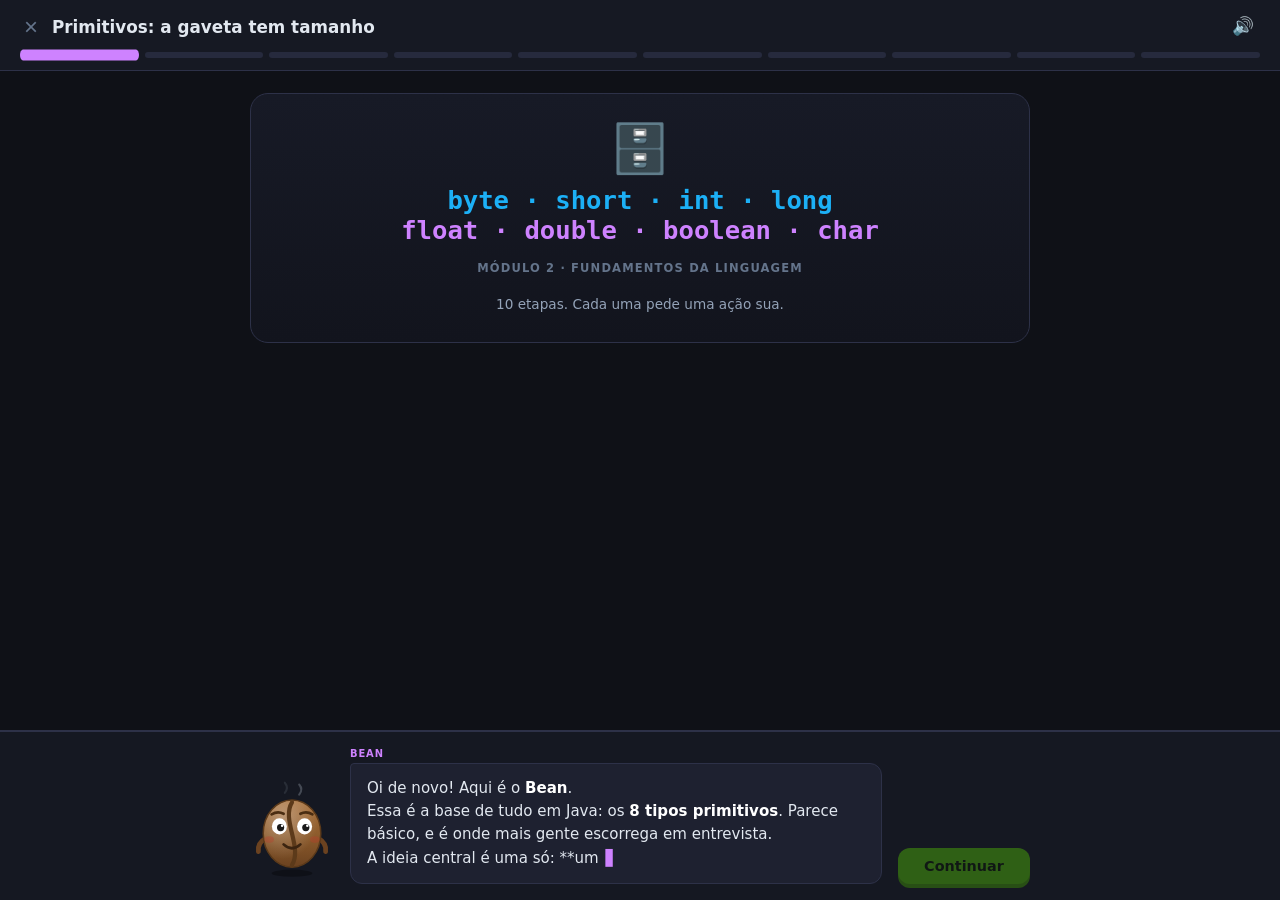
==== trilha/aula.html @ 0140a99a "Aula guiada de Encapsulamento (esteira: exemplo de referência) Primeira aula produzida pela metodolo" ====
<!DOCTYPE html>
<html lang="pt-br">
<head>
  <meta charset="UTF-8">
  <meta name="viewport" content="width=device-width, initial-scale=1.0, viewport-fit=cover, maximum-scale=1">
  <meta name="theme-color" content="#0f1117">
  <title>Aula guiada · Trilha Java</title>
  <link rel="stylesheet" href="styles/app.css">
  <link rel="stylesheet" href="styles/aula.css">
</head>
<body>

<div id="aula" class="aula-shell">

  <header class="aula-topo">
    <div class="aula-head">
      <button class="close-x" id="btnSair" title="Sair da aula" aria-label="Sair">×</button>
      <h1 id="tituloAula">Aula guiada</h1>
      <button class="icon-btn" id="btnSom" title="Som" aria-label="Ligar ou desligar o som">🔊</button>
    </div>
    <div class="passos" id="passos"></div>
  </header>

  <main class="palco-scroll">
    <section class="palco" id="palco"></section>
  </main>

  <footer class="barra-narrador">
    <div class="narrador-inner">

      <div class="personagem" id="personagem" data-emocao="normal">
        <!-- Bean, o grão de café narrador -->
        <svg viewBox="0 0 140 150" aria-label="Bean, o narrador">
          <defs>
            <linearGradient id="corpoGrad" x1="0" y1="0" x2="0" y2="1">
              <stop offset="0%"  stop-color="#a8703a"/>
              <stop offset="55%" stop-color="#8b5a2b"/>
              <stop offset="100%" stop-color="#6b4220"/>
            </linearGradient>
            <radialGradient id="luz" cx="34%" cy="26%" r="62%">
              <stop offset="0%"  stop-color="#fff" stop-opacity=".32"/>
              <stop offset="100%" stop-color="#fff" stop-opacity="0"/>
            </radialGradient>
          </defs>

          <ellipse class="sombra" cx="70" cy="140" rx="34" ry="6" fill="#000" opacity=".3"/>

          <g class="vapor" opacity=".5">
            <path d="M58 14 q7 -9 0 -17" stroke="#cbd5e1" stroke-width="3.5" fill="none" stroke-linecap="round"/>
            <path d="M82 14 q7 -9 0 -17" stroke="#cbd5e1" stroke-width="3.5" fill="none" stroke-linecap="round"/>
          </g>

          <g class="braco-esq"><path d="M26 82 q-14 8 -12 22" stroke="#6b4220" stroke-width="8" fill="none" stroke-linecap="round"/></g>
          <g class="braco-dir"><path d="M114 82 q14 8 12 22" stroke="#6b4220" stroke-width="8" fill="none" stroke-linecap="round"/></g>

          <g class="corpo">
            <ellipse cx="70" cy="74" rx="48" ry="56" fill="url(#corpoGrad)"/>
            <ellipse cx="70" cy="74" rx="48" ry="56" fill="url(#luz)"/>
            <ellipse cx="70" cy="74" rx="48" ry="56" fill="none" stroke="#5c3a1a" stroke-width="2.5"/>
            <path d="M70 22 C52 50, 88 98, 70 126" stroke="#5c3a1a" stroke-width="7" fill="none" stroke-linecap="round"/>

            <g class="sobrancelhas">
              <path class="sob-esq" d="M36 42 q10 -6 20 -1" stroke="#4a2d12" stroke-width="4.5" fill="none" stroke-linecap="round"/>
              <path class="sob-dir" d="M84 41 q10 -5 20 1"  stroke="#4a2d12" stroke-width="4.5" fill="none" stroke-linecap="round"/>
            </g>

            <ellipse class="olho" cx="49" cy="62" rx="12.5" ry="13.5" fill="#fff"/>
            <ellipse class="olho" cx="91" cy="62" rx="12.5" ry="13.5" fill="#fff"/>
            <circle class="pupila" cx="51" cy="64" r="6" fill="#1a1a1a"/>
            <circle class="pupila" cx="93" cy="64" r="6" fill="#1a1a1a"/>
            <circle cx="53.5" cy="61" r="2.1" fill="#fff"/>
            <circle cx="95.5" cy="61" r="2.1" fill="#fff"/>

            <path class="boca" d="M56 92 Q70 105 84 92" stroke="#3b2410" stroke-width="4.5" fill="none" stroke-linecap="round"/>

            <ellipse class="blush" cx="32" cy="84" rx="8" ry="5.5" fill="#c0392b" opacity=".32"/>
            <ellipse class="blush" cx="108" cy="84" rx="8" ry="5.5" fill="#c0392b" opacity=".32"/>
          </g>
        </svg>
      </div>

      <div class="balao">
        <div class="balao-nome" id="nomePersonagem">Bean</div>
        <div class="balao-corpo" id="fala" role="status" aria-live="polite"></div>
      </div>

      <div class="narrador-acoes">
        <div class="dica" id="dica"></div>
        <button class="btn btn-primary" id="btnContinuar" disabled>Continuar</button>
      </div>

    </div>
  </footer>
</div>

<script src="vendor/gsap.min.js"></script>
<script src="js/som.js"></script>
<script src="js/progress.js"></script>
<script src="content/curso.js"></script>
<script src="js/render.js"></script>
<!-- ordem dos scripts = ordem da trilha -->
<script src="content/page06-fundamentos.js"></script>
<script src="content/page01-oop.js"></script>
<script src="content/page02-collections.js"></script>
<script src="content/page03-excecoes-generics.js"></script>
<script src="content/page04-funcional.js"></script>
<script src="content/page07-datetime.js"></script>
<script src="content/page08-io-nio2.js"></script>
<script src="content/page05-jdbc-repository.js"></script>
<script src="content/page09-reflection.js"></script>
<script src="content/page10-boas-praticas.js"></script>
<script src="js/aula.js"></script>
<!-- roteiros das aulas guiadas -->
<script src="content/aula-primitivos.js"></script>
<script src="content/aula-wrappers.js"></script>
<script src="content/aula-strings.js"></script>
<script src="content/aula-oop-encapsulamento.js"></script>
<script src="content/aula-generics.js"></script>
<script>
  (() => {
    const id = new URLSearchParams(location.search).get('id') || 'primitivos';
    const roteiro = Aula.obter(id);
    document.getElementById('btnSair').onclick = () => { location.href = 'index.html'; };

    const btnSom = document.getElementById('btnSom');
    const pintarSom = () => {
      btnSom.textContent = Som.ativo() ? '🔊' : '🔇';
      btnSom.classList.toggle('off', !Som.ativo());
    };
    btnSom.onclick = () => { Som.alternar(); pintarSom(); };
    pintarSom();

    if (!roteiro) {
      document.getElementById('palco').innerHTML =
        '<h2 class="palco-titulo">Aula não encontrada</h2>';
      return;
    }
    Aula.iniciar(roteiro);
  })();
</script>
</body>
</html>
---- trilha/styles/app.css ----
:root {
  --bg:        #0f1117;
  --bg-soft:   #161923;
  --card:      #1e2130;
  --card-2:    #262a3d;
  --border:    #2d3148;
  --text:      #e2e8f0;
  --muted:     #94a3b8;
  --dim:       #64748b;

  --green:     #58cc02;
  --green-dk:  #46a302;
  --blue:      #1cb0f6;
  --purple:    #ce82ff;
  --gold:      #ffc800;
  --red:       #ff4b4b;
  --orange:    #ff9600;

  --radius:    14px;
  --font:      'Segoe UI', system-ui, -apple-system, sans-serif;
  --mono:      'JetBrains Mono', 'Fira Code', Consolas, monospace;
}

* { box-sizing: border-box; margin: 0; padding: 0; }

body {
  font-family: var(--font);
  background: var(--bg);
  color: var(--text);
  min-height: 100vh;
  -webkit-font-smoothing: antialiased;
}

a { color: var(--blue); text-decoration: none; }
a:hover { text-decoration: underline; }
code { font-family: var(--mono); font-size: 0.9em; }

/* ---------------------------------------------------------- header / hud */

.hud {
  position: sticky; top: 0; z-index: 50;
  background: rgba(15, 17, 23, 0.92);
  backdrop-filter: blur(8px);
  border-bottom: 1px solid var(--border);
}
.hud-inner {
  max-width: 900px; margin: 0 auto;
  padding: 12px 16px;
  display: flex; align-items: center; gap: 16px; flex-wrap: wrap;
}
.hud-brand {
  font-weight: 800; font-size: 1rem; color: var(--text);
  display: flex; align-items: center; gap: 8px;
}
.hud-brand:hover { text-decoration: none; }
.hud-spacer { flex: 1; }

.stat {
  display: flex; align-items: center; gap: 6px;
  font-weight: 700; font-size: 0.95rem;
}
.stat-xp     { color: var(--gold); }
.stat-streak { color: var(--orange); }
.stat-done   { color: var(--green); }

.btn {
  border: none; cursor: pointer; font-family: var(--font);
  font-weight: 700; font-size: 0.9rem;
  padding: 10px 20px; border-radius: 12px;
  transition: filter .15s, transform .05s;
}
.btn:active { transform: translateY(1px); }
.btn:disabled { opacity: .4; cursor: not-allowed; }
.btn-primary { background: var(--green); color: #0b1a00; box-shadow: 0 4px 0 var(--green-dk); }
.btn-primary:hover:not(:disabled) { filter: brightness(1.08); }
.btn-blue    { background: var(--blue); color: #04222f; box-shadow: 0 4px 0 #0d8ac4; }
.btn-ghost   { background: transparent; color: var(--muted); border: 2px solid var(--border); }
.btn-ghost:hover { color: var(--text); border-color: var(--dim); }
.btn-sm { padding: 6px 12px; font-size: 0.8rem; border-radius: 9px; }

/* ------------------------------------------------------------- trilha map */

.wrap { max-width: 900px; margin: 0 auto; padding: 24px 16px 80px; }

.intro h1 { font-size: 1.9rem; margin-bottom: 6px; }
.intro p  { color: var(--muted); font-size: 0.95rem; line-height: 1.6; }

.xp-bar {
  height: 10px; background: var(--card); border-radius: 6px;
  overflow: hidden; margin: 18px 0 6px;
}
.xp-bar-fill { height: 100%; background: linear-gradient(90deg, var(--green), var(--blue)); transition: width .4s ease; }
.xp-label { font-size: 0.78rem; color: var(--dim); }

.unit {
  margin-top: 40px;
  border-radius: var(--radius);
}
.unit-head {
  display: flex; align-items: center; gap: 14px;
  padding: 16px 18px;
  border-radius: var(--radius);
  background: var(--unit-color, var(--green));
  color: #08150a;
}
.unit-head-icon { font-size: 1.8rem; }
.unit-head-body { flex: 1; }
.unit-head-kicker { font-size: 0.72rem; font-weight: 800; text-transform: uppercase; letter-spacing: .08em; opacity: .75; }
.unit-head h2 { font-size: 1.15rem; font-weight: 800; }
.unit-head-meta { font-size: 0.78rem; opacity: .8; margin-top: 2px; }
.unit-head .btn-ghost { color: #08150a; border-color: rgba(0,0,0,.25); }
.unit-head .btn-ghost:hover { color: #000; border-color: rgba(0,0,0,.5); }

.path { padding: 30px 0 10px; display: flex; flex-direction: column; align-items: center; gap: 6px; }

.node-row { display: flex; justify-content: center; width: 100%; }
.node-wrap { position: relative; display: flex; flex-direction: column; align-items: center; gap: 6px; }

.node {
  width: 62px; height: 62px; border-radius: 50%;
  border: none; cursor: pointer;
  display: grid; place-items: center;
  font-size: 1.6rem;
  background: var(--card-2);
  color: var(--dim);
  box-shadow: 0 6px 0 #14161f;
  transition: transform .1s;
  position: relative;
}
.node:active { transform: translateY(3px); box-shadow: 0 3px 0 #14161f; }
.node.locked { cursor: not-allowed; opacity: .55; }
.node.locked:active { transform: none; box-shadow: 0 6px 0 #14161f; }
.node.available {
  background: var(--unit-color, var(--green));
  color: #08150a;
  box-shadow: 0 6px 0 rgba(0,0,0,.45);
}
.node.done {
  background: var(--gold); color: #3a2a00;
  box-shadow: 0 6px 0 #b38c00;
}
.node.current::after {
  content: 'COMEÇAR';
  position: absolute; top: -30px; left: 50%; transform: translateX(-50%);
  background: #fff; color: #1a1a1a;
  font-size: 0.62rem; font-weight: 800; letter-spacing: .06em;
  padding: 5px 10px; border-radius: 8px; white-space: nowrap;
  animation: bob 1.4s ease-in-out infinite;
}
@keyframes bob { 0%,100% { transform: translateX(-50%) translateY(0); } 50% { transform: translateX(-50%) translateY(-4px); } }

.node-due {
  position: absolute; top: -4px; right: -4px;
  width: 22px; height: 22px; border-radius: 50%;
  background: var(--red); color: #fff;
  font-size: 0.7rem; display: grid; place-items: center;
  border: 3px solid var(--bg);
}
.node-label { font-size: 0.75rem; color: var(--muted); text-align: center; max-width: 150px; line-height: 1.3; }
.node-label b { color: var(--text); font-weight: 600; }

/* mobile first: deslocamentos curtos; a partir de 560px a trilha abre */
.offset--2 { transform: translateX(-84px); }
.offset--1 { transform: translateX(-44px); }
.offset-0  { transform: translateX(0);     }
.offset-1  { transform: translateX(44px);  }
.offset-2  { transform: translateX(84px);  }

@media (min-width: 560px) {
  .offset--2 { transform: translateX(-150px); }
  .offset--1 { transform: translateX(-80px);  }
  .offset-1  { transform: translateX(80px);   }
  .offset-2  { transform: translateX(150px);  }
}

.trophy {
  margin: 10px auto 0; width: 84px; height: 84px; border-radius: 50%;
  display: grid; place-items: center; font-size: 2rem;
  background: var(--card-2); color: var(--dim);
}
.trophy.on { background: var(--gold); color: #3a2a00; box-shadow: 0 6px 0 #b38c00; }

/* ------------------------------------------------------------ review box */

.review-panel {
  margin-top: 22px; background: var(--card); border: 1px solid var(--border);
  border-left: 4px solid var(--orange);
  border-radius: var(--radius); padding: 16px 18px;
}
.review-panel h3 { font-size: 0.95rem; margin-bottom: 10px; }
.review-item {
  display: flex; align-items: center; gap: 10px;
  padding: 8px 0; border-top: 1px solid var(--border); font-size: 0.88rem;
}
.review-item:first-of-type { border-top: none; }
.review-item span { flex: 1; color: var(--muted); }

/* ---------------------------------------------------------------- lesson */

.lesson-top {
  display: flex; align-items: center; gap: 14px;
  max-width: 900px; margin: 0 auto; padding: 14px 16px;
}
.progress-track { flex: 1; height: 14px; background: var(--card); border-radius: 8px; overflow: hidden; }
.progress-fill { height: 100%; background: var(--green); border-radius: 8px; transition: width .3s ease; }
.close-x { background: none; border: none; color: var(--dim); font-size: 1.6rem; cursor: pointer; line-height: 1; }
.close-x:hover { color: var(--text); }

.stage { max-width: 760px; margin: 0 auto; padding: 8px 16px 140px; }

.step-kicker {
  font-size: 0.72rem; font-weight: 800; letter-spacing: .09em;
  text-transform: uppercase; color: var(--purple); margin-bottom: 10px;
}
.step-title { font-size: 1.35rem; line-height: 1.35; margin-bottom: 18px; }
.step-sub { color: var(--muted); font-size: 0.92rem; margin-bottom: 16px; line-height: 1.6; }

/* teoria */
.teoria { line-height: 1.75; font-size: 0.96rem; }
.teoria h3 { font-size: 1.02rem; margin: 22px 0 8px; color: var(--text); }
.teoria p  { margin-bottom: 12px; color: #cbd5e1; }
.teoria ul, .teoria ol { margin: 0 0 14px 20px; color: #cbd5e1; }
.teoria li { margin-bottom: 6px; }
.teoria strong { color: var(--text); }
.teoria code { background: var(--card-2); padding: 2px 6px; border-radius: 5px; color: #a5f3c0; }
.teoria table { width: 100%; border-collapse: collapse; margin: 12px 0 18px; font-size: 0.88rem; }
.teoria th, .teoria td { border: 1px solid var(--border); padding: 8px 10px; text-align: left; }
.teoria th { background: var(--card-2); font-weight: 700; }
.teoria td code { background: none; padding: 0; }

pre.code {
  background: #12141d; border: 1px solid var(--border); border-radius: 10px;
  padding: 14px 16px; overflow-x: auto; margin: 0 0 16px;
  font-family: var(--mono); font-size: 0.84rem; line-height: 1.65;
  color: #d7dce8; white-space: pre;
}
pre.code .cm { color: #6b7280; font-style: italic; }
pre.code .kw { color: #c792ea; }
pre.code .st { color: #ecc48d; }
pre.code .an { color: #ffcb6b; }
pre.code .ok { color: #7ee787; }
pre.code .bad { color: #ff7b72; }

/* referência ao módulo do curso */
.modref {
  display: flex; align-items: flex-start; gap: 12px;
  background: var(--card); border: 1px solid var(--border);
  border-left: 4px solid var(--blue);
  border-radius: 10px; padding: 12px 14px; margin-bottom: 20px;
  font-size: 0.85rem;
}
.modref-icon { font-size: 1.15rem; line-height: 1.3; }
.modref-body { flex: 1; }
.modref b { display: block; margin-bottom: 3px; }
.modref-path {
  font-family: var(--mono); font-size: 0.76rem; color: var(--muted);
  background: var(--bg-soft); padding: 4px 7px; border-radius: 5px;
  display: inline-block; margin-top: 6px; word-break: break-all;
}

/* opções de quiz */
.options { display: flex; flex-direction: column; gap: 10px; }
.option {
  text-align: left; width: 100%;
  background: var(--card); border: 2px solid var(--border);
  color: var(--text); border-radius: 12px; padding: 14px 16px;
  font-family: var(--font); font-size: 0.93rem; line-height: 1.5; cursor: pointer;
  transition: border-color .12s, background .12s;
  display: flex; gap: 12px; align-items: flex-start;
}
.option:hover:not(.disabled) { border-color: var(--dim); }
.option.selected { border-color: var(--blue); background: rgba(28,176,246,.08); }
.option.right { border-color: var(--green); background: rgba(88,204,2,.12); }
.option.wrong { border-color: var(--red); background: rgba(255,75,75,.1); }
.option.disabled { cursor: default; }
.option-key {
  flex: 0 0 24px; height: 24px; border-radius: 6px;
  border: 2px solid var(--border); font-size: 0.72rem; font-weight: 800;
  display: grid; place-items: center; color: var(--muted);
}
.option code { background: var(--card-2); padding: 1px 5px; border-radius: 4px; color: #a5f3c0; }

/* flashcard */
.flip { perspective: 1200px; margin-bottom: 18px; }
.flip-inner {
  position: relative; transition: transform .5s;
  transform-style: preserve-3d; min-height: 220px;
}
.flip.flipped .flip-inner { transform: rotateY(180deg); }
.flip-face {
  position: absolute; inset: 0; backface-visibility: hidden;
  background: var(--card); border: 1px solid var(--border); border-radius: var(--radius);
  padding: 22px; overflow-y: auto;
}
.flip-back { transform: rotateY(180deg); }
.flip-hint { text-align: center; color: var(--dim); font-size: 0.78rem; margin-bottom: 14px; }

/* resposta livre */
textarea.answer {
  width: 100%; min-height: 130px; resize: vertical;
  background: var(--card); border: 2px solid var(--border); border-radius: 12px;
  color: var(--text); font-family: var(--font); font-size: 0.93rem;
  padding: 14px; line-height: 1.6;
}
textarea.answer:focus { outline: none; border-color: var(--blue); }

.reveal {
  background: var(--card); border: 1px solid var(--border);
  border-left: 4px solid var(--green);
  border-radius: 10px; padding: 16px; margin-top: 16px;
}
.reveal h4 { font-size: 0.8rem; text-transform: uppercase; letter-spacing: .07em; color: var(--green); margin-bottom: 10px; }
.self-grade { display: flex; gap: 10px; margin-top: 16px; flex-wrap: wrap; }

/* completar lacuna */
.gap-input {
  background: var(--card-2); border: 2px dashed var(--blue); border-radius: 6px;
  color: var(--text); font-family: var(--mono); font-size: 0.84rem;
  padding: 2px 8px; min-width: 120px;
}
.gap-input:focus { outline: none; border-style: solid; }

/* editor de código */
.editor-shell {
  border: 1px solid var(--border); border-radius: 12px; overflow: hidden;
  margin-bottom: 14px; background: #1e1e1e;
}
.editor-bar {
  display: flex; align-items: center; gap: 10px;
  background: var(--card-2); padding: 8px 12px;
  font-size: 0.76rem; color: var(--muted); font-family: var(--mono);
  border-bottom: 1px solid var(--border);
}
.editor-bar .dot { width: 10px; height: 10px; border-radius: 50%; background: var(--red); }
.editor-host { height: 340px; }
textarea.editor-fallback {
  width: 100%; height: 340px; border: none; background: #1e1e1e; color: #d4d4d4;
  font-family: var(--mono); font-size: 0.84rem; padding: 12px; resize: vertical; line-height: 1.6;
}
textarea.editor-fallback:focus { outline: none; }

.checks { display: flex; flex-direction: column; gap: 8px; margin-top: 14px; }
.check {
  display: flex; gap: 10px; align-items: flex-start;
  background: var(--card); border: 1px solid var(--border);
  border-radius: 9px; padding: 10px 12px; font-size: 0.85rem;
}
.check-icon { flex: 0 0 auto; }
.check.pass { border-color: rgba(88,204,2,.45); }
.check.pass .check-icon { color: var(--green); }
.check.fail { border-color: rgba(255,75,75,.4); }
.check.fail .check-icon { color: var(--red); }
.check.idle { opacity: .6; }

.note {
  font-size: 0.78rem; color: var(--dim); line-height: 1.6;
  border-left: 2px solid var(--border); padding-left: 10px; margin-top: 12px;
}

/* barra de feedback fixa */
.footbar {
  position: fixed; left: 0; right: 0; bottom: 0; z-index: 40;
  border-top: 2px solid var(--border);
  background: var(--bg-soft);
  transition: background .2s, border-color .2s;
}
.footbar.ok   { background: #14300a; border-color: var(--green); }
.footbar.bad  { background: #340d0d; border-color: var(--red); }
.footbar-inner {
  max-width: 760px; margin: 0 auto; padding: 16px;
  display: flex; align-items: center; gap: 16px; flex-wrap: wrap;
}
.footbar-msg { flex: 1; font-size: 0.92rem; line-height: 1.55; min-width: 220px; }
.footbar.ok  .footbar-msg b { color: var(--green); }
.footbar.bad .footbar-msg b { color: var(--red); }
.footbar-msg small { display: block; color: var(--muted); margin-top: 5px; font-size: 0.82rem; }

/* fim de lição */
.finish { text-align: center; padding: 40px 0; }
.finish-emoji { font-size: 3.5rem; }
.finish h1 { font-size: 1.8rem; margin: 12px 0 8px; }
.finish p { color: var(--muted); margin-bottom: 24px; }
.finish-stats { display: flex; gap: 12px; justify-content: center; flex-wrap: wrap; margin-bottom: 28px; }
.finish-stat {
  background: var(--card); border: 2px solid var(--border); border-radius: 12px;
  padding: 14px 22px; min-width: 110px;
}
.finish-stat .v { font-size: 1.5rem; font-weight: 800; }
.finish-stat .k { font-size: 0.72rem; color: var(--dim); text-transform: uppercase; letter-spacing: .07em; margin-top: 2px; }
.finish-actions { display: flex; gap: 12px; justify-content: center; flex-wrap: wrap; }

/* -------------------------------------------------------- página teoria */

.hud-here { color: var(--dim); font-size: 0.9rem; font-weight: 600; }

.doc-layout {
  display: grid; grid-template-columns: 280px minmax(0, 1fr);
  gap: 32px; max-width: 1180px; margin: 0 auto; padding: 0 16px;
  align-items: start;
}
@media (max-width: 900px) {
  .doc-layout { grid-template-columns: 1fr; gap: 0; }
  .doc-side { position: static !important; max-height: none !important; border-right: none;
              border-bottom: 1px solid var(--border); margin-bottom: 20px; }
}

.doc-side {
  position: sticky; top: 62px;
  max-height: calc(100vh - 62px); overflow-y: auto;
  padding: 24px 8px 40px 0;
  border-right: 1px solid var(--border);
  scrollbar-width: thin;
}

.toc-unit { margin-bottom: 22px; }
.toc-unit-head {
  display: flex; align-items: center; gap: 8px;
  font-size: 0.78rem; font-weight: 800; letter-spacing: .04em;
  text-transform: uppercase; color: var(--unit-color, var(--green));
  padding: 0 10px 8px;
}
.toc-list { list-style: none; }
.toc-item a {
  display: block; padding: 7px 12px; border-radius: 8px;
  font-size: 0.86rem; color: var(--muted); border-left: 2px solid transparent;
}
.toc-item a:hover { background: var(--card); color: var(--text); text-decoration: none; }
.toc-item.active a { background: var(--card); color: var(--text); border-left-color: var(--blue); font-weight: 700; }
.toc-item.done a::after { content: ' ★'; color: var(--gold); font-size: 0.75rem; }

.doc-main { padding: 28px 0 90px; min-width: 0; }

.artigo-kicker {
  font-size: 0.76rem; font-weight: 800; letter-spacing: .07em;
  text-transform: uppercase; margin-bottom: 10px;
  display: flex; align-items: center; gap: 6px; flex-wrap: wrap;
}
.artigo-titulo { font-size: 2rem; line-height: 1.2; margin-bottom: 12px; }
.artigo-resumo { color: var(--muted); font-size: 1rem; line-height: 1.7; margin-bottom: 22px; }

.nesta-pagina {
  background: var(--card); border: 1px solid var(--border); border-radius: 10px;
  padding: 14px 18px; margin: 0 0 28px;
}
.nesta-pagina b {
  display: block; font-size: 0.72rem; text-transform: uppercase;
  letter-spacing: .08em; color: var(--dim); margin-bottom: 8px;
}
.nesta-pagina ul { list-style: none; display: flex; flex-wrap: wrap; gap: 6px 18px; }
.nesta-pagina a { font-size: 0.86rem; color: var(--muted); }
.nesta-pagina a:hover { color: var(--blue); }
.nesta-pagina a.lendo { color: var(--blue); font-weight: 700; }

.doc-main .teoria h3 { scroll-margin-top: 80px; padding-top: 6px; }

.artigo-cta {
  display: flex; gap: 12px; align-items: center; flex-wrap: wrap;
  margin: 36px 0 0; padding-top: 26px; border-top: 1px solid var(--border);
}

.artigo-nav {
  display: flex; justify-content: space-between; gap: 16px;
  margin-top: 26px; padding-top: 20px; border-top: 1px solid var(--border);
  font-size: 0.92rem;
}
.artigo-nav a { color: var(--text); font-weight: 600; max-width: 45%; }
.artigo-nav a small { color: var(--dim); font-size: 0.74rem; font-weight: 400; }
.artigo-nav .direita { text-align: right; }

.node-teoria {
  font-size: 0.68rem; color: var(--dim);
  display: block; margin-top: 2px;
}
.node-teoria:hover { color: var(--blue); }

/* ------------------------------------------------- ajustes mobile gerais */

@media (max-width: 559px) {
  .wrap { padding: 16px 12px 60px; }
  .intro h1 { font-size: 1.45rem; }
  .intro p  { font-size: 0.88rem; }
  .hud-inner { padding: 10px 12px; gap: 10px; }
  .hud-brand { font-size: 0.9rem; }
  .stat { font-size: 0.85rem; }

  .node { font-size: 1.35rem; }
  .node-label { font-size: 0.7rem; max-width: 120px; }
  .unit-head { padding: 13px 14px; gap: 11px; }
  .unit-head h2 { font-size: 1rem; }
  .unit-head-icon { font-size: 1.5rem; }
  .unit-head-meta { font-size: 0.72rem; }

  .stage { padding: 8px 12px 150px; }
  .step-title { font-size: 1.1rem; }
  .option { padding: 12px 13px; font-size: 0.87rem; }
  pre.code { font-size: 0.74rem; padding: 12px; }
  .editor-host, textarea.editor-fallback { height: 260px; }
  .footbar-inner { padding: 13px 12px; gap: 10px; }
  .footbar-msg { font-size: 0.86rem; }
  .footbar .btn { flex: 1 0 auto; }

  .doc-main { padding: 18px 0 60px; }
  .artigo-titulo { font-size: 1.5rem; }
  .teoria { font-size: 0.9rem; }
  .teoria table { font-size: 0.78rem; }
  .teoria th, .teoria td { padding: 6px 8px; }
  .doc-side { padding: 16px 0 20px; }
}

/* alvos de toque: nada abaixo de 44px em telas de dedo */
@media (pointer: coarse) {
  .btn { min-height: 44px; }
  .btn-sm { min-height: 38px; }
  .option { min-height: 48px; }
  .toc-item a { padding: 10px 12px; }
}

.tag {
  display: inline-block; font-size: 0.68rem; font-weight: 800;
  padding: 3px 8px; border-radius: 20px; letter-spacing: .04em;
  background: var(--card-2); color: var(--muted); margin-left: 8px;
}
.tag-alta  { background: rgba(255,75,75,.15);  color: #ff8f8f; }
.tag-media { background: rgba(255,200,0,.15);  color: var(--gold); }
.tag-base  { background: rgba(88,204,2,.15);   color: #9ae65a; }
---- trilha/styles/aula.css ----
/* ==========================================================================
   Aula guiada · mobile first.
   Estrutura: coluna de altura de tela → topo (progresso) | palco (rola) |
   narrador (fixo embaixo). Media queries só ampliam a partir de 720px.
   ========================================================================== */

.aula-shell {
  display: flex;
  flex-direction: column;
  height: 100dvh;              /* dvh evita o pulo da barra do Chrome mobile */
  overflow: hidden;
}

/* ------------------------------------------------------------------ topo */

.aula-topo {
  flex: 0 0 auto;
  padding: max(10px, env(safe-area-inset-top)) 14px 10px;
  border-bottom: 1px solid var(--border);
  background: var(--bg-soft);
}
.aula-head { display: flex; align-items: center; gap: 10px; }
.aula-head h1 {
  font-size: 0.88rem; font-weight: 800; flex: 1;
  white-space: nowrap; overflow: hidden; text-overflow: ellipsis;
}
.aula-head .close-x { font-size: 1.5rem; line-height: 1; padding: 0 4px; }
.icon-btn {
  background: none; border: none; color: var(--dim);
  font-size: 1.1rem; cursor: pointer; padding: 4px 6px; line-height: 1;
}
.icon-btn:hover { color: var(--text); }
.icon-btn.off { opacity: .45; }

.passos { display: flex; gap: 4px; margin-top: 9px; }
.passo-dot {
  flex: 1; height: 5px; border-radius: 4px; background: var(--card-2);
  transition: background .35s ease, transform .25s ease;
}
.passo-dot.feito { background: var(--green); }
.passo-dot.atual { background: var(--purple); transform: scaleY(1.8); }

/* ----------------------------------------------------------------- palco */

.palco-scroll {
  flex: 1 1 auto;
  overflow-y: auto;
  -webkit-overflow-scrolling: touch;
  padding: 14px;
}

.palco {
  min-height: 100%;
  background: linear-gradient(180deg, #171a26, #12141d);
  border: 1px solid var(--border);
  border-radius: 16px;
  padding: 16px 14px;
  display: flex; flex-direction: column; justify-content: center;
  position: relative;
  max-width: 780px; margin: 0 auto;
}

.palco pre.code {
  margin: 0 auto 12px; max-width: 100%;
  font-size: 0.72rem; line-height: 1.6; padding: 12px;
}
.palco .note { font-size: 0.74rem; }

.palco-titulo {
  font-size: 0.62rem; font-weight: 800; letter-spacing: .1em;
  text-transform: uppercase; color: var(--dim);
  text-align: center; margin-bottom: 14px;
}
.palco h2 { font-size: 1rem; line-height: 1.4; }

/* --- metáfora da caixa --- */

.cena-linha {
  display: flex; flex-direction: column; align-items: center;
  gap: 14px;
}

.caixa {
  width: 100%; max-width: 260px; min-height: 108px;
  border-radius: 14px; border: 3px dashed var(--dim);
  background: rgba(255,255,255,.03);
  padding: 10px; display: flex; flex-direction: column; gap: 6px;
  justify-content: flex-end; position: relative;
}
.caixa.tipada { border-style: solid; border-color: var(--green); background: rgba(88,204,2,.07); }
.caixa-etiqueta {
  position: absolute; top: -14px; left: 50%; transform: translateX(-50%);
  background: var(--card-2); border: 2px solid var(--dim);
  padding: 3px 12px; border-radius: 20px; white-space: nowrap;
  font-family: var(--mono); font-size: 0.74rem; font-weight: 700; color: var(--muted);
}
.caixa.tipada .caixa-etiqueta { border-color: var(--green); color: #9ae65a; }

.item {
  background: var(--card-2); border: 2px solid var(--border);
  border-radius: 10px; padding: 10px 12px;
  font-family: var(--mono); font-size: 0.78rem; color: var(--text);
  cursor: pointer; user-select: none; text-align: center;
  transition: border-color .15s, transform .1s, opacity .2s;
  min-height: 42px; display: flex; align-items: center; justify-content: center;
  -webkit-tap-highlight-color: transparent;
}
.item:active:not(.usado) { transform: scale(.96); }
.item.usado { opacity: .3; cursor: default; }
.item.tipo-string { border-left: 5px solid #ecc48d; }
.item.tipo-int    { border-left: 5px solid #82aaff; }
.item.tipo-obj    { border-left: 5px solid #c792ea; }
.item.tipo-ok     { border-left: 5px solid #7ee787; }
.item.dentro { cursor: default; min-height: 34px; padding: 6px 10px; font-size: 0.72rem; }
.item.rejeitado { border-color: var(--red) !important; }

.bandeja {
  display: grid; grid-template-columns: repeat(auto-fit, minmax(112px, 1fr));
  gap: 8px; width: 100%; max-width: 340px;
}
.bandeja-label {
  grid-column: 1 / -1;
  font-size: 0.64rem; color: var(--dim);
  text-transform: uppercase; letter-spacing: .08em; text-align: center;
}

.portao {
  width: 100%; max-width: 260px; padding: 12px;
  border-radius: 12px; border: 3px solid var(--purple);
  background: rgba(206,130,255,.08);
  display: grid; place-items: center; text-align: center;
  font-family: var(--mono); font-size: 0.76rem; color: var(--purple); font-weight: 700;
}

/* --- saída / console --- */

.saida {
  font-family: var(--mono); font-size: 0.72rem; line-height: 1.65;
  background: #0d0f16; border: 1px solid var(--border); border-radius: 10px;
  padding: 12px; margin-top: 14px; color: #cbd5e1;
  white-space: pre-wrap; word-break: break-word;
  overflow-x: auto;
}
.saida .erro { color: #ff7b72; }
.saida .ok   { color: #7ee787; }
.saida .neutro { color: #94a3b8; }

.boom {
  position: absolute; font-size: 3rem; pointer-events: none;
  left: 50%; top: 50%; transform: translate(-50%, -50%); z-index: 5;
}

/* --- comparação antes/depois --- */

.compara { display: grid; grid-template-columns: 1fr; gap: 12px; }
.compara-col h4 {
  font-size: 0.66rem; text-transform: uppercase; letter-spacing: .07em;
  margin-bottom: 6px; color: var(--dim);
}
.compara-col.antes h4  { color: #ff8f8f; }
.compara-col.depois h4 { color: #9ae65a; }
.compara-col pre.code { margin: 0; }

/* --- chips de escolha --- */

.palco-escolhas {
  display: flex; gap: 8px; justify-content: center; flex-wrap: wrap; margin-top: 14px;
}
.chip {
  background: var(--card-2); border: 2px solid var(--border); color: var(--text);
  border-radius: 22px; padding: 10px 16px; cursor: pointer;
  font-family: var(--mono); font-size: 0.78rem; transition: all .15s;
  min-height: 42px;                      /* alvo de toque confortável */
  -webkit-tap-highlight-color: transparent;
}
.chip:active { transform: scale(.96); }
.chip.ativo { border-color: var(--purple); background: rgba(206,130,255,.14); color: var(--purple); }
.chip:disabled { opacity: .4; cursor: default; }

/* --- quiz dentro do palco --- */

.palco .options { max-width: 520px; margin: 0 auto; width: 100%; }
.palco .option { padding: 12px 14px; font-size: 0.85rem; }

/* --- tabela compacta (usada na aula de primitivos) --- */

.mini-tabela { width: 100%; border-collapse: collapse; font-size: 0.72rem; font-family: var(--mono); }
.mini-tabela th, .mini-tabela td { border: 1px solid var(--border); padding: 6px 8px; text-align: left; }
.mini-tabela th { background: var(--card-2); color: var(--muted); font-size: 0.66rem; text-transform: uppercase; }
.mini-tabela tr.acesa td { background: rgba(206,130,255,.12); color: #fff; }

/* --- régua de bits / termômetro de estouro --- */

.regua { display: flex; gap: 3px; justify-content: center; flex-wrap: wrap; margin: 10px 0; }
.bit {
  width: 22px; height: 30px; border-radius: 4px;
  background: var(--card-2); border: 1px solid var(--border);
  display: grid; place-items: center;
  font-family: var(--mono); font-size: 0.68rem; color: var(--dim);
}
.bit.on { background: var(--blue); color: #04222f; border-color: var(--blue); font-weight: 700; }
.bit.estouro { background: var(--red); color: #fff; border-color: var(--red); }

.palco .hl {
  background: rgba(206,130,255,.22); border-radius: 4px;
  padding: 1px 3px; outline: 1px solid rgba(206,130,255,.5);
}

/* ------------------------------------------------------------- narrador */

.barra-narrador {
  flex: 0 0 auto;
  background: rgba(22, 25, 35, .98);
  border-top: 2px solid var(--border);
  padding: 10px 14px max(10px, env(safe-area-inset-bottom));
}
.narrador-inner {
  max-width: 780px; margin: 0 auto;
  display: grid;
  grid-template-columns: 54px 1fr;
  grid-template-areas: "personagem balao" "acoes acoes";
  gap: 10px; align-items: end;
}

.personagem { grid-area: personagem; width: 54px; }
.personagem svg { width: 100%; height: auto; display: block; overflow: visible; }

.balao { grid-area: balao; min-width: 0; }
.balao-nome {
  font-size: 0.62rem; font-weight: 800; letter-spacing: .09em;
  text-transform: uppercase; color: var(--purple); margin-bottom: 4px;
}
.balao-corpo {
  background: var(--card); border: 1px solid var(--border);
  border-radius: 4px 12px 12px 12px; padding: 10px 12px;
  font-size: 0.85rem; line-height: 1.55; color: #e2e8f0;
  min-height: 54px; max-height: 32vh; overflow-y: auto;
  cursor: pointer; -webkit-tap-highlight-color: transparent;
}
.balao-corpo code { background: var(--card-2); padding: 1px 5px; border-radius: 4px; color: #a5f3c0; font-size: 0.88em; }
.balao-corpo strong { color: #fff; }
.balao-corpo.digitando::after {
  content: '▋'; color: var(--purple);
  animation: pisca .7s steps(1) infinite; margin-left: 2px;
}
@keyframes pisca { 50% { opacity: 0; } }

.narrador-acoes {
  grid-area: acoes;
  display: flex; align-items: center; gap: 10px;
}
.dica {
  flex: 1; font-size: 0.72rem; color: var(--gold);
  opacity: 0; transition: opacity .25s; line-height: 1.35;
}
.dica.on { opacity: 1; }
.narrador-acoes .btn { flex: 0 0 auto; min-width: 132px; }

#aula.fim .narrador-acoes .btn { display: none; }

/* ============================================================== ≥ 720px */

@media (min-width: 720px) {
  .aula-topo { padding: 14px 20px 12px; }
  .aula-head h1 { font-size: 1.05rem; }
  .passos { gap: 6px; margin-top: 12px; }
  .passo-dot { height: 6px; }

  .palco-scroll { padding: 22px 20px; }
  .palco { padding: 26px; border-radius: 18px; min-height: 0; }
  .palco pre.code { font-size: 0.82rem; padding: 14px 16px; }
  .palco-titulo { font-size: 0.72rem; margin-bottom: 18px; }
  .palco h2 { font-size: 1.15rem; }

  .cena-linha { flex-direction: row; justify-content: center; gap: 30px; align-items: center; }
  .bandeja { grid-template-columns: 1fr; width: auto; min-width: 155px; }
  .caixa { width: 210px; min-height: 150px; }
  .portao { width: 150px; align-self: stretch; }
  .compara { grid-template-columns: 1fr 1fr; gap: 16px; }
  .saida { font-size: 0.8rem; padding: 14px 16px; }

  .barra-narrador { padding: 16px 20px; }
  .narrador-inner {
    grid-template-columns: 84px 1fr auto;
    grid-template-areas: "personagem balao acoes";
    gap: 16px;
  }
  .personagem { width: 84px; }
  .balao-corpo { font-size: 0.94rem; padding: 13px 16px; min-height: 62px; max-height: none; }
  .narrador-acoes { flex-direction: column; align-items: flex-end; }
  .dica { flex: none; text-align: right; max-width: 240px; font-size: 0.78rem; }
}

/* Quem prefere menos movimento não recebe animação de entrada */
@media (prefers-reduced-motion: reduce) {
  .passo-dot { transition: none; }
}

/* ==================================================== aula 2 · wrappers */

/* faixa de analogia do mundo real: sempre vem ANTES do código */
.analogia {
  border: 2px dashed var(--gold); border-radius: 14px;
  background: rgba(255,200,0,.05);
  padding: 14px; margin-bottom: 14px; text-align: center;
}
.analogia-titulo {
  font-size: 0.62rem; font-weight: 800; letter-spacing: .1em;
  text-transform: uppercase; color: var(--gold); margin-bottom: 8px;
}
.analogia-cena {
  display: flex; align-items: center; justify-content: center;
  gap: 14px; flex-wrap: wrap; font-size: 0.82rem; color: var(--muted);
}
.analogia-cena .grande { font-size: 2.4rem; line-height: 1; }

/* presente / caixa embrulhada */
.presente {
  display: inline-flex; flex-direction: column; align-items: center; gap: 4px;
  background: var(--card-2); border: 2px solid #ecc48d; border-radius: 12px;
  padding: 10px 14px; font-family: var(--mono); font-size: 0.78rem;
}
.presente .tampa { font-size: 1.6rem; line-height: 1; }

/* prateleira do cache */
.prateleira {
  display: flex; gap: 6px; justify-content: center; align-items: flex-end;
  flex-wrap: wrap; padding: 12px 8px 14px;
  border: 2px solid var(--border); border-radius: 12px;
  background: linear-gradient(180deg, transparent 74%, rgba(139,90,43,.35) 74%);
  margin-bottom: 12px;
}
.prateleira-rotulo {
  width: 100%; text-align: center; font-size: 0.62rem; font-weight: 800;
  letter-spacing: .1em; text-transform: uppercase; color: var(--dim); margin-bottom: 6px;
}
.slot {
  min-width: 46px; padding: 9px 6px; border-radius: 8px; text-align: center;
  background: var(--card-2); border: 2px solid #8b5a2b;
  font-family: var(--mono); font-size: 0.76rem; color: #ecc48d;
  transition: transform .15s, border-color .15s, background .15s;
}
.slot.vago { border-style: dashed; border-color: var(--dim); color: var(--dim); background: transparent; }
.slot.acesa {
  border-color: var(--gold); background: rgba(255,200,0,.16);
  color: var(--gold); transform: translateY(-4px);
}
.slot.nova { border-color: var(--blue); color: #82aaff; }

.pedidos { display: flex; flex-direction: column; gap: 6px; margin-top: 10px; }
.pedido {
  font-family: var(--mono); font-size: 0.76rem; color: var(--muted);
  background: var(--card); border: 1px solid var(--border);
  border-radius: 8px; padding: 8px 10px;
}
.pedido b { color: var(--gold); font-weight: 700; }
.pedido.diferente b { color: #82aaff; }

/* memória: bancada (stack) e estante (heap) */
.memoria { display: grid; grid-template-columns: 1fr 1fr; gap: 10px; margin-bottom: 12px; }
.mem-col {
  border: 2px solid var(--border); border-radius: 12px; padding: 10px;
  min-height: 110px;
}
.mem-col h5 {
  font-size: 0.62rem; font-weight: 800; letter-spacing: .08em;
  text-transform: uppercase; color: var(--blue); margin-bottom: 8px; text-align: center;
}
.mem-col.heap h5 { color: var(--purple); }
.mem-item {
  background: var(--card-2); border: 1px solid var(--border); border-radius: 8px;
  padding: 8px 10px; font-family: var(--mono); font-size: 0.74rem;
  text-align: center; margin-bottom: 6px;
}
.mem-item.ref { border-color: var(--blue); color: #82aaff; }
.mem-item.caixa-mini { border-color: #ecc48d; color: #ecc48d; }
.mem-vazio { text-align: center; color: var(--dim); font-size: 0.72rem; padding: 16px 0; }

/* linhas de código clicáveis (o compilador reescreve) */
.linha-click { cursor: pointer; -webkit-tap-highlight-color: transparent; }
.linha-click pre.code { margin-bottom: 8px; transition: border-color .15s; }
.linha-click:not(.feita):hover pre.code,
.linha-click:not(.feita):active pre.code { border-color: var(--purple); }
.linha-click .aviso { font-size: 0.68rem; color: var(--dim); text-align: right; margin: -4px 2px 10px; }
.linha-click.feita .aviso { color: var(--green); }

/* classificação: valor cru ou caixa? */
.class-card {
  background: var(--card); border: 2px solid var(--border); border-radius: 12px;
  padding: 12px; margin-bottom: 10px;
}
.class-card p { font-size: 0.86rem; margin-bottom: 10px; }
.class-card .escolhas { display: flex; gap: 8px; }
.class-card .chip { flex: 1; }
.class-card.certa  { border-color: var(--green); }
.class-card.errada { border-color: var(--red); }
.class-card .veredito { font-size: 0.74rem; margin-top: 8px; color: var(--muted); line-height: 1.5; }

@media (min-width: 720px) {
  .slot { min-width: 56px; font-size: 0.82rem; }
  .analogia-cena { font-size: 0.9rem; gap: 20px; }
  .analogia-cena .grande { font-size: 3rem; }
}

/* ==================================================== aula 3 · strings */

/* placa gravada em pedra: a String imutável */
.placa {
  display: inline-flex; flex-direction: column; align-items: center; gap: 4px;
  background: linear-gradient(180deg, #3a3f52, #2b2f40);
  border: 3px solid #565d78; border-radius: 10px;
  padding: 14px 20px; font-family: var(--mono);
  box-shadow: inset 0 2px 6px rgba(0,0,0,.5), 0 4px 0 #1c1f2b;
}
.placa .gravado {
  font-size: 1.3rem; font-weight: 800; letter-spacing: .14em;
  color: #cdd5ea; text-shadow: 0 1px 0 #000, 0 -1px 0 rgba(255,255,255,.15);
}
.placa small { font-size: 0.64rem; color: var(--dim); }
.placa.nova { border-color: var(--green); }
.placa.nova .gravado { color: #9ae65a; }

/* pilha de versões descartadas do copista */
.pilha-lixo {
  min-height: 54px; border: 2px dashed var(--red); border-radius: 12px;
  display: flex; gap: 6px; align-items: center; justify-content: center;
  flex-wrap: wrap; padding: 8px; margin-top: 10px; opacity: .9;
}
.pilha-lixo .rotulo { font-size: 0.62rem; color: var(--red); text-transform: uppercase; letter-spacing: .08em; font-weight: 800; }
.livro-velho { font-size: 1.3rem; filter: grayscale(.6); }

.contador {
  display: flex; gap: 10px; justify-content: center; flex-wrap: wrap; margin: 12px 0;
}
.contador .med {
  background: var(--card); border: 2px solid var(--border); border-radius: 10px;
  padding: 8px 14px; text-align: center; min-width: 108px;
}
.contador .med .v { font-family: var(--mono); font-size: 1.3rem; font-weight: 800; color: var(--gold); }
.contador .med .k { font-size: 0.62rem; color: var(--dim); text-transform: uppercase; letter-spacing: .06em; }
.contador .med.ruim .v { color: var(--red); }
.contador .med.bom .v  { color: var(--green); }

/* ==================================================== aula · encapsulamento */

/* cofre: o estado protegido do objeto */
.cofre {
  display: inline-flex; flex-direction: column; align-items: center; gap: 5px;
  padding: 16px 24px; border-radius: 14px; border: 3px solid var(--dim);
  font-family: var(--mono); min-width: 180px; transition: border-color .3s, background .3s;
}
.cofre-icone { font-size: 2.1rem; line-height: 1; }
.cofre-saldo { font-size: 1.5rem; font-weight: 800; color: var(--text); }
.cofre-tag { font-size: 0.64rem; text-transform: uppercase; letter-spacing: .08em; color: var(--dim); }
.cofre.aberto   { border-color: var(--red);   background: rgba(255,75,75,.08); }
.cofre.aberto   .cofre-saldo { color: #ff8f8f; }
.cofre.trancado { border-color: var(--green); background: rgba(88,204,2,.08); }
.cofre.trancado .cofre-saldo { color: #9ae65a; }

.livro-atual { font-size: 2.2rem; text-align: center; }
.paginas { display: flex; gap: 4px; justify-content: center; flex-wrap: wrap; margin-top: 6px; }
.pagina {
  width: 26px; height: 34px; border-radius: 4px;
  background: #f5ecd7; border: 1px solid #c9b98a; color: #6b5b2a;
  display: grid; place-items: center; font-family: var(--mono); font-size: 0.7rem;
}
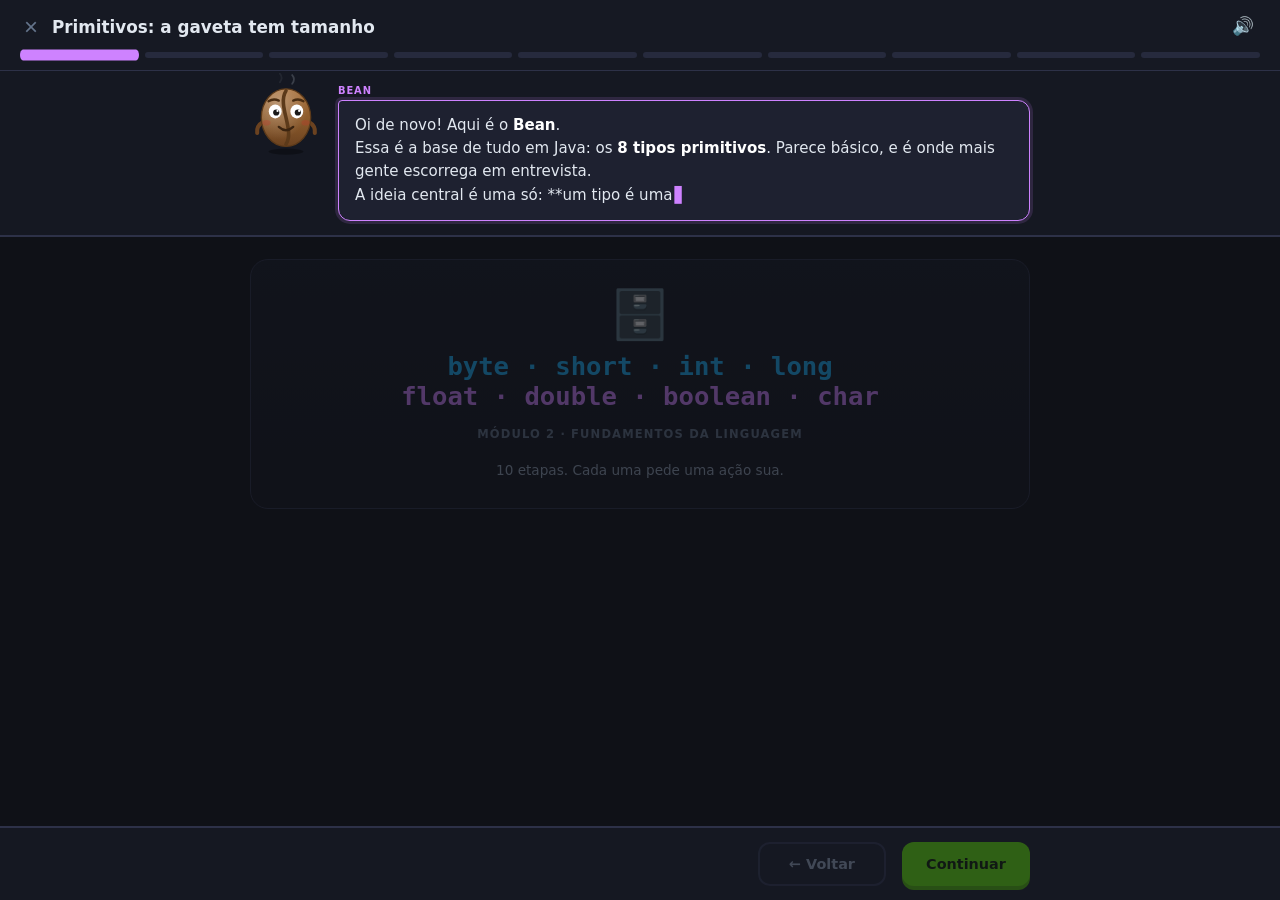
==== commit 5d0b05e0: "Aula guiada de Herança e polimorfismo (esteira) Segunda aula de OOP pela metodologia. Analogia da em" ====
--- a/trilha/aula.html
+++ b/trilha/aula.html
@@ -5,8 +5,8 @@
   <meta name="viewport" content="width=device-width, initial-scale=1.0, viewport-fit=cover, maximum-scale=1">
   <meta name="theme-color" content="#0f1117">
   <title>Aula guiada · Trilha Java</title>
-  <link rel="stylesheet" href="styles/app.css">
-  <link rel="stylesheet" href="styles/aula.css">
+  <link rel="stylesheet" href="styles/app.css?v=2">
+  <link rel="stylesheet" href="styles/aula.css?v=3">
 </head>
 <body>
 
@@ -21,11 +21,7 @@
     <div class="passos" id="passos"></div>
   </header>
 
-  <main class="palco-scroll">
-    <section class="palco" id="palco"></section>
-  </main>
-
-  <footer class="barra-narrador">
+  <section class="barra-narrador">
     <div class="narrador-inner">
 
       <div class="personagem" id="personagem" data-emocao="normal">
@@ -84,11 +80,18 @@
         <div class="balao-corpo" id="fala" role="status" aria-live="polite"></div>
       </div>
 
-      <div class="narrador-acoes">
-        <div class="dica" id="dica"></div>
-        <button class="btn btn-primary" id="btnContinuar" disabled>Continuar</button>
-      </div>
+    </div>
+  </section>
 
+  <main class="palco-scroll">
+    <section class="palco" id="palco"></section>
+  </main>
+
+  <footer class="aula-acoes">
+    <div class="acoes-inner">
+      <div class="dica" id="dica"></div>
+      <button class="btn btn-voltar" id="btnVoltar" disabled>← Voltar</button>
+      <button class="btn btn-primary" id="btnContinuar" disabled>Continuar</button>
     </div>
   </footer>
 </div>
@@ -109,12 +112,13 @@
 <script src="content/page05-jdbc-repository.js"></script>
 <script src="content/page09-reflection.js"></script>
 <script src="content/page10-boas-praticas.js"></script>
-<script src="js/aula.js"></script>
+<script src="js/aula.js?v=2"></script>
 <!-- roteiros das aulas guiadas -->
 <script src="content/aula-primitivos.js"></script>
 <script src="content/aula-wrappers.js"></script>
 <script src="content/aula-strings.js"></script>
 <script src="content/aula-oop-encapsulamento.js"></script>
+<script src="content/aula-oop-heranca.js"></script>
 <script src="content/aula-generics.js"></script>
 <script>
   (() => {
--- a/trilha/styles/aula.css
+++ b/trilha/styles/aula.css
@@ -206,26 +206,26 @@
   padding: 1px 3px; outline: 1px solid rgba(206,130,255,.5);
 }
 
-/* ------------------------------------------------------------- narrador */
+/* --------------------------------------------------- narrador (no topo) */
 
 .barra-narrador {
   flex: 0 0 auto;
   background: rgba(22, 25, 35, .98);
-  border-top: 2px solid var(--border);
-  padding: 10px 14px max(10px, env(safe-area-inset-bottom));
+  border-bottom: 2px solid var(--border);
+  padding: 10px 14px;
+  transition: opacity .3s, transform .3s;
 }
 .narrador-inner {
   max-width: 780px; margin: 0 auto;
   display: grid;
   grid-template-columns: 54px 1fr;
-  grid-template-areas: "personagem balao" "acoes acoes";
-  gap: 10px; align-items: end;
-}
-
-.personagem { grid-area: personagem; width: 54px; }
+  gap: 10px; align-items: start;
+}
+
+.personagem { width: 54px; transition: transform .3s, opacity .3s; transform-origin: top center; }
 .personagem svg { width: 100%; height: auto; display: block; overflow: visible; }
 
-.balao { grid-area: balao; min-width: 0; }
+.balao { min-width: 0; }
 .balao-nome {
   font-size: 0.62rem; font-weight: 800; letter-spacing: .09em;
   text-transform: uppercase; color: var(--purple); margin-bottom: 4px;
@@ -234,9 +234,12 @@
   background: var(--card); border: 1px solid var(--border);
   border-radius: 4px 12px 12px 12px; padding: 10px 12px;
   font-size: 0.85rem; line-height: 1.55; color: #e2e8f0;
-  min-height: 54px; max-height: 32vh; overflow-y: auto;
+  min-height: 48px; max-height: 34vh; overflow-y: auto;
   cursor: pointer; -webkit-tap-highlight-color: transparent;
-}
+  transition: max-height .3s, border-color .3s;
+  scrollbar-width: none;              /* Firefox: sem barra visível */
+}
+.balao-corpo::-webkit-scrollbar { width: 0; height: 0; }  /* WebKit: idem */
 .balao-corpo code { background: var(--card-2); padding: 1px 5px; border-radius: 4px; color: #a5f3c0; font-size: 0.88em; }
 .balao-corpo strong { color: #fff; }
 .balao-corpo.digitando::after {
@@ -245,18 +248,62 @@
 }
 @keyframes pisca { 50% { opacity: 0; } }
 
-.narrador-acoes {
-  grid-area: acoes;
-  display: flex; align-items: center; gap: 10px;
+/* ------------------------------------------------- estados de foco -------
+   foco-narrador: enquanto o Bean fala, o palco recua para você ler primeiro.
+   foco-palco: chegou a hora de agir, o narrador encolhe e sai da frente. */
+
+.aula-shell.foco-narrador .palco-scroll {
+  opacity: .35; transition: opacity .3s;
+}
+.aula-shell.foco-narrador .balao-corpo {
+  border-color: var(--purple);
+  box-shadow: 0 0 0 3px rgba(206,130,255,.14);
+}
+
+.aula-shell.foco-palco .barra-narrador { opacity: .72; }
+.aula-shell.foco-palco .personagem { transform: scale(.82); opacity: .85; }
+.aula-shell.foco-palco .balao-corpo {
+  max-height: 3.4em;
+  /* fade no rodapé em vez de barra: sinaliza que há mais texto */
+  -webkit-mask-image: linear-gradient(to bottom, #000 68%, transparent);
+  mask-image: linear-gradient(to bottom, #000 68%, transparent);
+}
+
+.palco-scroll { transition: opacity .3s; }
+
+/* ------------------------------------------------- ações (no rodapé) ---- */
+
+.aula-acoes {
+  flex: 0 0 auto;
+  background: rgba(22, 25, 35, .98);
+  border-top: 2px solid var(--border);
+  padding: 10px 14px max(10px, env(safe-area-inset-bottom));
+}
+.acoes-inner {
+  max-width: 780px; margin: 0 auto;
+  display: grid;
+  grid-template-columns: 1fr auto auto;
+  grid-template-areas: "dica dica dica" "voltar voltar continuar";
+  gap: 8px 10px; align-items: center;
 }
 .dica {
-  flex: 1; font-size: 0.72rem; color: var(--gold);
+  grid-area: dica;
+  font-size: 0.72rem; color: var(--gold);
   opacity: 0; transition: opacity .25s; line-height: 1.35;
 }
 .dica.on { opacity: 1; }
-.narrador-acoes .btn { flex: 0 0 auto; min-width: 132px; }
-
-#aula.fim .narrador-acoes .btn { display: none; }
+.aula-acoes .btn-voltar    { grid-area: voltar; }
+.aula-acoes .btn-primary   { grid-area: continuar; }
+.aula-acoes .btn { min-height: 44px; }
+
+.btn-voltar {
+  background: transparent; color: var(--muted);
+  border: 2px solid var(--border);
+}
+.btn-voltar:hover:not(:disabled) { color: var(--text); border-color: var(--dim); }
+.btn-voltar:disabled { opacity: .35; }
+
+#aula.fim .aula-acoes .btn { display: none; }
 
 /* ============================================================== ≥ 720px */
 
@@ -279,16 +326,20 @@
   .compara { grid-template-columns: 1fr 1fr; gap: 16px; }
   .saida { font-size: 0.8rem; padding: 14px 16px; }
 
-  .barra-narrador { padding: 16px 20px; }
-  .narrador-inner {
-    grid-template-columns: 84px 1fr auto;
-    grid-template-areas: "personagem balao acoes";
+  .barra-narrador { padding: 14px 20px; }
+  .narrador-inner { grid-template-columns: 72px 1fr; gap: 16px; }
+  .personagem { width: 72px; }
+  .balao-corpo { font-size: 0.94rem; padding: 13px 16px; min-height: 56px; max-height: 30vh; }
+  .aula-shell.foco-palco .balao-corpo { max-height: 3.2em; }
+
+  .aula-acoes { padding: 14px 20px; }
+  .acoes-inner {
+    grid-template-columns: 1fr auto auto;
+    grid-template-areas: "dica voltar continuar";
     gap: 16px;
   }
-  .personagem { width: 84px; }
-  .balao-corpo { font-size: 0.94rem; padding: 13px 16px; min-height: 62px; max-height: none; }
-  .narrador-acoes { flex-direction: column; align-items: flex-end; }
-  .dica { flex: none; text-align: right; max-width: 240px; font-size: 0.78rem; }
+  .dica { text-align: right; max-width: 300px; font-size: 0.78rem; }
+  .aula-acoes .btn { min-width: 128px; }
 }
 
 /* Quem prefere menos movimento não recebe animação de entrada */
@@ -457,6 +508,28 @@
 .cofre.trancado { border-color: var(--green); background: rgba(88,204,2,.08); }
 .cofre.trancado .cofre-saldo { color: #9ae65a; }
 
+/* ==================================================== aula · herança */
+
+/* crachá de funcionário: usado em herança e polimorfismo */
+.cracha {
+  display: inline-flex; flex-direction: column; gap: 3px;
+  padding: 10px 14px; border-radius: 10px; border: 2px solid var(--border);
+  background: var(--card-2); font-family: var(--mono);
+  min-width: 118px; text-align: center;
+  transition: border-color .2s, transform .12s;
+}
+.cracha-nome { font-weight: 700; font-size: 0.82rem; color: var(--text); }
+.cracha-tipo { font-size: 0.62rem; color: var(--purple); text-transform: uppercase; letter-spacing: .06em; }
+.cracha-salario { font-size: 0.92rem; font-weight: 800; color: var(--dim); }
+.cracha-salario.pago { color: #9ae65a; }
+.cracha.base { border-color: var(--blue); border-style: dashed; }
+.cracha.base .cracha-tipo { color: var(--blue); }
+.cracha-org {
+  display: flex; flex-direction: column; align-items: center; gap: 8px;
+}
+.org-seta { color: var(--blue); font-size: 0.72rem; font-family: var(--mono); }
+.org-filhos { display: flex; gap: 10px; justify-content: center; flex-wrap: wrap; }
+
 .livro-atual { font-size: 2.2rem; text-align: center; }
 .paginas { display: flex; gap: 4px; justify-content: center; flex-wrap: wrap; margin-top: 6px; }
 .pagina {
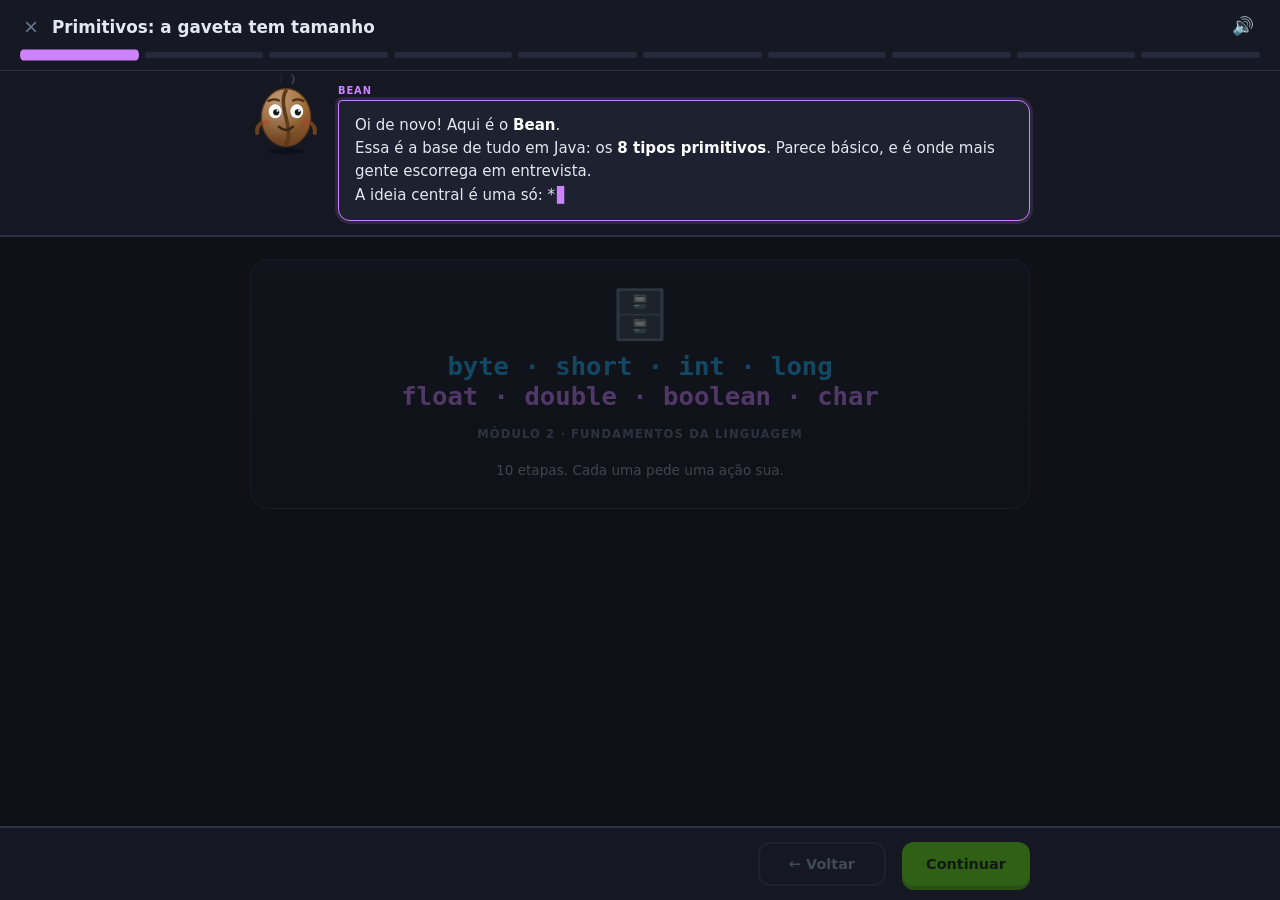
==== commit 6bfd5801: "Completa a unidade OOP: aulas de Interfaces, Records e Composição Batelada produzida pela esteira, s" ====
--- a/trilha/aula.html
+++ b/trilha/aula.html
@@ -114,6 +114,9 @@
 <script src="content/page10-boas-praticas.js"></script>
 <script src="js/aula.js?v=2"></script>
 <!-- roteiros das aulas guiadas -->
+<script src="content/aula-oop-composicao.js"></script>
+<script src="content/aula-oop-records.js"></script>
+<script src="content/aula-oop-interfaces.js"></script>
 <script src="content/aula-primitivos.js"></script>
 <script src="content/aula-wrappers.js"></script>
 <script src="content/aula-strings.js"></script>
--- a/trilha/styles/aula.css
+++ b/trilha/styles/aula.css
@@ -530,6 +530,33 @@
 .org-seta { color: var(--blue); font-size: 0.72rem; font-family: var(--mono); }
 .org-filhos { display: flex; gap: 10px; justify-content: center; flex-wrap: wrap; }
 
+/* ============================================ aulas OOP (interfaces/records/composicao) */
+
+/* tomada e plugues (interfaces) */
+.tomada {
+  display: inline-flex; flex-direction: column; align-items: center; gap: 4px;
+  padding: 14px 20px; border-radius: 12px; border: 3px solid var(--purple);
+  background: rgba(206,130,255,.08); font-family: var(--mono); min-width: 150px;
+}
+.tomada-icone { font-size: 1.8rem; }
+.tomada-tag { font-size: 0.64rem; color: var(--purple); text-transform: uppercase; letter-spacing: .06em; }
+
+/* pilha de copos (decorator em composicao) */
+.pilha-copo { display: flex; flex-direction: column-reverse; align-items: center; gap: 2px; }
+.copo-camada {
+  padding: 7px 16px; border-radius: 8px; font-family: var(--mono); font-size: 0.76rem;
+  border: 2px solid var(--border); background: var(--card-2); color: var(--text);
+}
+.copo-camada.base { border-color: #8b5a2b; color: #d9a566; }
+.copo-preco { font-family: var(--mono); font-size: 1.1rem; font-weight: 800; color: #9ae65a; margin-top: 8px; }
+
+/* explosao de subclasses (composicao) */
+.explosao { display: flex; flex-wrap: wrap; gap: 6px; justify-content: center; margin: 10px 0; }
+.subclasse {
+  font-family: var(--mono); font-size: 0.72rem; padding: 6px 10px; border-radius: 7px;
+  border: 1px solid var(--red); background: rgba(255,75,75,.08); color: #ff9f9f;
+}
+
 .livro-atual { font-size: 2.2rem; text-align: center; }
 .paginas { display: flex; gap: 4px; justify-content: center; flex-wrap: wrap; margin-top: 6px; }
 .pagina {
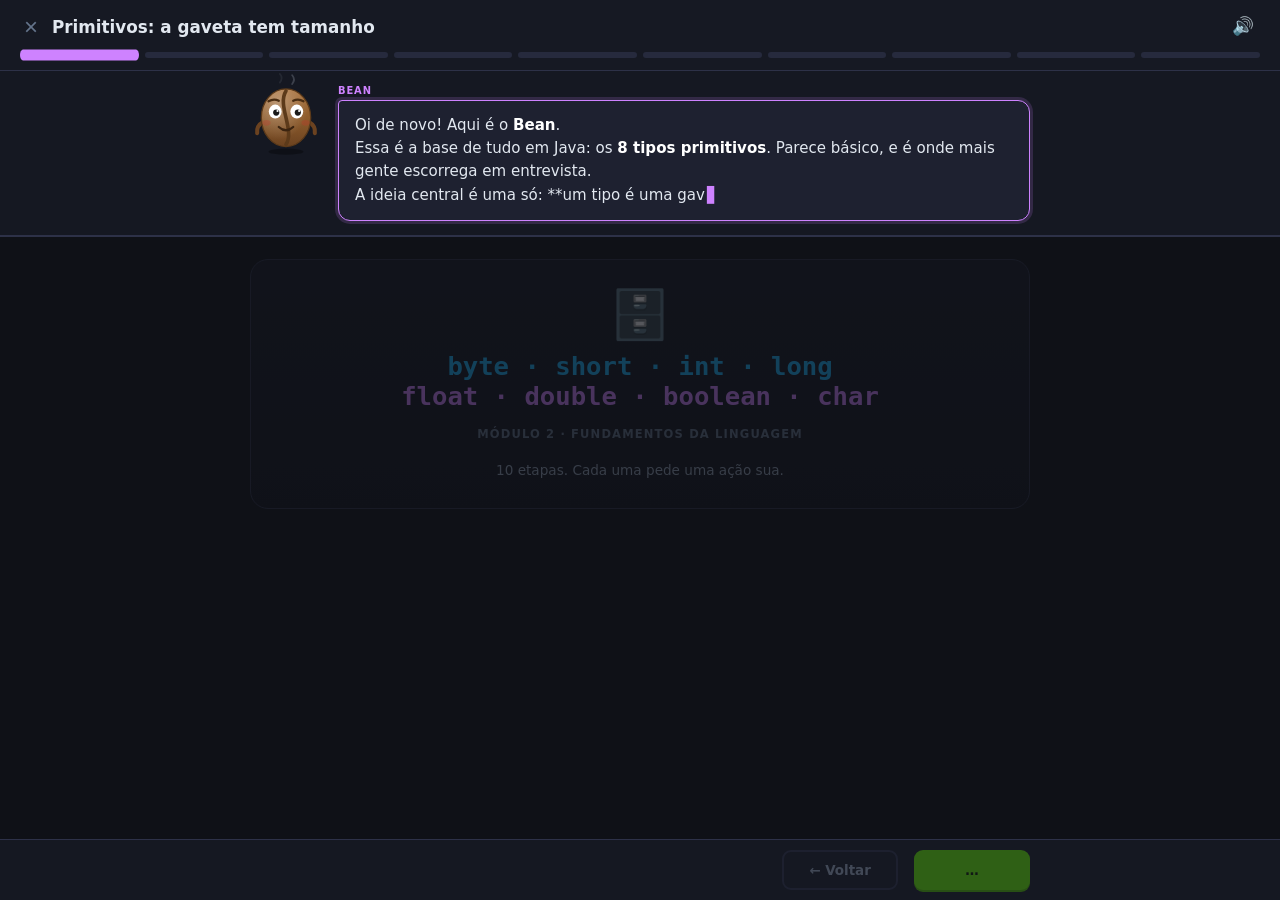
==== commit 0f14e564: "Aulas de Controle de fluxo e Stack/Heap/GC (Fundamentos completo) - fund-fluxo: trilho com desvio; s" ====
--- a/trilha/aula.html
+++ b/trilha/aula.html
@@ -114,6 +114,8 @@
 <script src="content/page10-boas-praticas.js"></script>
 <script src="js/aula.js?v=2"></script>
 <!-- roteiros das aulas guiadas -->
+<script src="content/aula-fund-memoria.js"></script>
+<script src="content/aula-fund-fluxo.js"></script>
 <script src="content/aula-oop-composicao.js"></script>
 <script src="content/aula-oop-records.js"></script>
 <script src="content/aula-oop-interfaces.js"></script>
--- a/trilha/styles/app.css
+++ b/trilha/styles/app.css
@@ -389,6 +389,16 @@
 .finish-stat .k { font-size: 0.72rem; color: var(--dim); text-transform: uppercase; letter-spacing: .07em; margin-top: 2px; }
 .finish-actions { display: flex; gap: 12px; justify-content: center; flex-wrap: wrap; }
 
+/* ---------------------------------------------------------- rodapé build */
+
+.rodape-build {
+  text-align: center; margin-top: 40px; padding-top: 16px;
+  border-top: 1px solid var(--border);
+  font-size: 0.72rem; color: var(--dim); font-family: var(--mono);
+}
+.rodape-build a { color: var(--dim); text-decoration: underline; }
+.rodape-build a:hover { color: var(--muted); }
+
 /* -------------------------------------------------------- página teoria */
 
 .hud-here { color: var(--dim); font-size: 0.9rem; font-weight: 600; }
--- a/trilha/styles/aula.css
+++ b/trilha/styles/aula.css
@@ -252,49 +252,61 @@
    foco-narrador: enquanto o Bean fala, o palco recua para você ler primeiro.
    foco-palco: chegou a hora de agir, o narrador encolhe e sai da frente. */
 
+/* leitura: palco recua e o balão mostra a instrução INTEIRA, sem cortar */
 .aula-shell.foco-narrador .palco-scroll {
-  opacity: .35; transition: opacity .3s;
+  opacity: .3; transition: opacity .3s;
 }
 .aula-shell.foco-narrador .balao-corpo {
+  max-height: 52vh;
   border-color: var(--purple);
-  box-shadow: 0 0 0 3px rgba(206,130,255,.14);
-}
-
-.aula-shell.foco-palco .barra-narrador { opacity: .72; }
-.aula-shell.foco-palco .personagem { transform: scale(.82); opacity: .85; }
+  box-shadow: 0 0 0 3px rgba(206,130,255,.16);
+}
+
+/* agir: narrador encolhe; o balão vira lembrete compacto, com toque para reler */
+.aula-shell.foco-palco .barra-narrador { opacity: .7; }
+.aula-shell.foco-palco .personagem { transform: scale(.8); opacity: .85; }
 .aula-shell.foco-palco .balao-corpo {
-  max-height: 3.4em;
-  /* fade no rodapé em vez de barra: sinaliza que há mais texto */
-  -webkit-mask-image: linear-gradient(to bottom, #000 68%, transparent);
-  mask-image: linear-gradient(to bottom, #000 68%, transparent);
+  max-height: 3.2em;
+  -webkit-mask-image: linear-gradient(to bottom, #000 66%, transparent);
+  mask-image: linear-gradient(to bottom, #000 66%, transparent);
+}
+/* balão compacto tocado: reexpande para reler a instrução */
+.aula-shell.foco-palco .balao-corpo.expandido {
+  max-height: 52vh;
+  -webkit-mask-image: none; mask-image: none;
 }
 
 .palco-scroll { transition: opacity .3s; }
 
-/* ------------------------------------------------- ações (no rodapé) ---- */
+/* ------------------------------------------------- ações (rodapé enxuto) */
 
 .aula-acoes {
   flex: 0 0 auto;
   background: rgba(22, 25, 35, .98);
-  border-top: 2px solid var(--border);
-  padding: 10px 14px max(10px, env(safe-area-inset-bottom));
+  border-top: 1px solid var(--border);
+  padding: 6px 12px max(6px, env(safe-area-inset-bottom));
 }
 .acoes-inner {
   max-width: 780px; margin: 0 auto;
   display: grid;
   grid-template-columns: 1fr auto auto;
-  grid-template-areas: "dica dica dica" "voltar voltar continuar";
-  gap: 8px 10px; align-items: center;
+  grid-template-areas: "dica voltar continuar";   /* uma linha só: rodapé baixo */
+  gap: 8px; align-items: center;
 }
 .dica {
-  grid-area: dica;
-  font-size: 0.72rem; color: var(--gold);
-  opacity: 0; transition: opacity .25s; line-height: 1.35;
+  grid-area: dica; min-width: 0;
+  font-size: 0.66rem; color: var(--gold);
+  opacity: 0; transition: opacity .25s; line-height: 1.3;
+  display: -webkit-box; -webkit-line-clamp: 2; -webkit-box-orient: vertical; overflow: hidden;
 }
 .dica.on { opacity: 1; }
 .aula-acoes .btn-voltar    { grid-area: voltar; }
 .aula-acoes .btn-primary   { grid-area: continuar; }
-.aula-acoes .btn { min-height: 44px; }
+.aula-acoes .btn {
+  min-height: 36px; padding: 7px 13px; font-size: 0.8rem; border-radius: 9px;
+}
+.aula-acoes .btn-primary { box-shadow: 0 2px 0 var(--green-dk); }
+.aula-acoes .btn-voltar  { padding: 7px 11px; font-size: 0.76rem; }
 
 .btn-voltar {
   background: transparent; color: var(--muted);
@@ -329,17 +341,15 @@
   .barra-narrador { padding: 14px 20px; }
   .narrador-inner { grid-template-columns: 72px 1fr; gap: 16px; }
   .personagem { width: 72px; }
-  .balao-corpo { font-size: 0.94rem; padding: 13px 16px; min-height: 56px; max-height: 30vh; }
+  .balao-corpo { font-size: 0.94rem; padding: 13px 16px; min-height: 56px; }
+  .aula-shell.foco-narrador .balao-corpo { max-height: 46vh; }
   .aula-shell.foco-palco .balao-corpo { max-height: 3.2em; }
-
-  .aula-acoes { padding: 14px 20px; }
-  .acoes-inner {
-    grid-template-columns: 1fr auto auto;
-    grid-template-areas: "dica voltar continuar";
-    gap: 16px;
-  }
-  .dica { text-align: right; max-width: 300px; font-size: 0.78rem; }
-  .aula-acoes .btn { min-width: 128px; }
+  .aula-shell.foco-palco .balao-corpo.expandido { max-height: 46vh; }
+
+  .aula-acoes { padding: 10px 20px; }
+  .acoes-inner { gap: 16px; }
+  .dica { text-align: right; max-width: 340px; font-size: 0.76rem; }
+  .aula-acoes .btn { min-height: 40px; min-width: 116px; font-size: 0.84rem; padding: 8px 16px; }
 }
 
 /* Quem prefere menos movimento não recebe animação de entrada */
@@ -557,6 +567,17 @@
   border: 1px solid var(--red); background: rgba(255,75,75,.08); color: #ff9f9f;
 }
 
+/* ==================================================== aula · controle de fluxo */
+.dominos { display: flex; gap: 5px; justify-content: center; align-items: flex-end; margin: 14px 0; min-height: 56px; }
+.domino {
+  width: 30px; height: 46px; border-radius: 5px;
+  background: var(--card-2); border: 2px solid var(--border);
+  display: grid; place-items: center; font-family: var(--mono); font-size: 0.72rem; color: var(--muted);
+  transition: transform .35s ease, background .2s, border-color .2s; transform-origin: bottom left;
+}
+.domino.caiu { transform: rotate(74deg); background: rgba(255,150,0,.16); border-color: var(--orange); color: var(--orange); }
+.domino.parado { border-color: var(--green); color: #9ae65a; }
+
 .livro-atual { font-size: 2.2rem; text-align: center; }
 .paginas { display: flex; gap: 4px; justify-content: center; flex-wrap: wrap; margin-top: 6px; }
 .pagina {
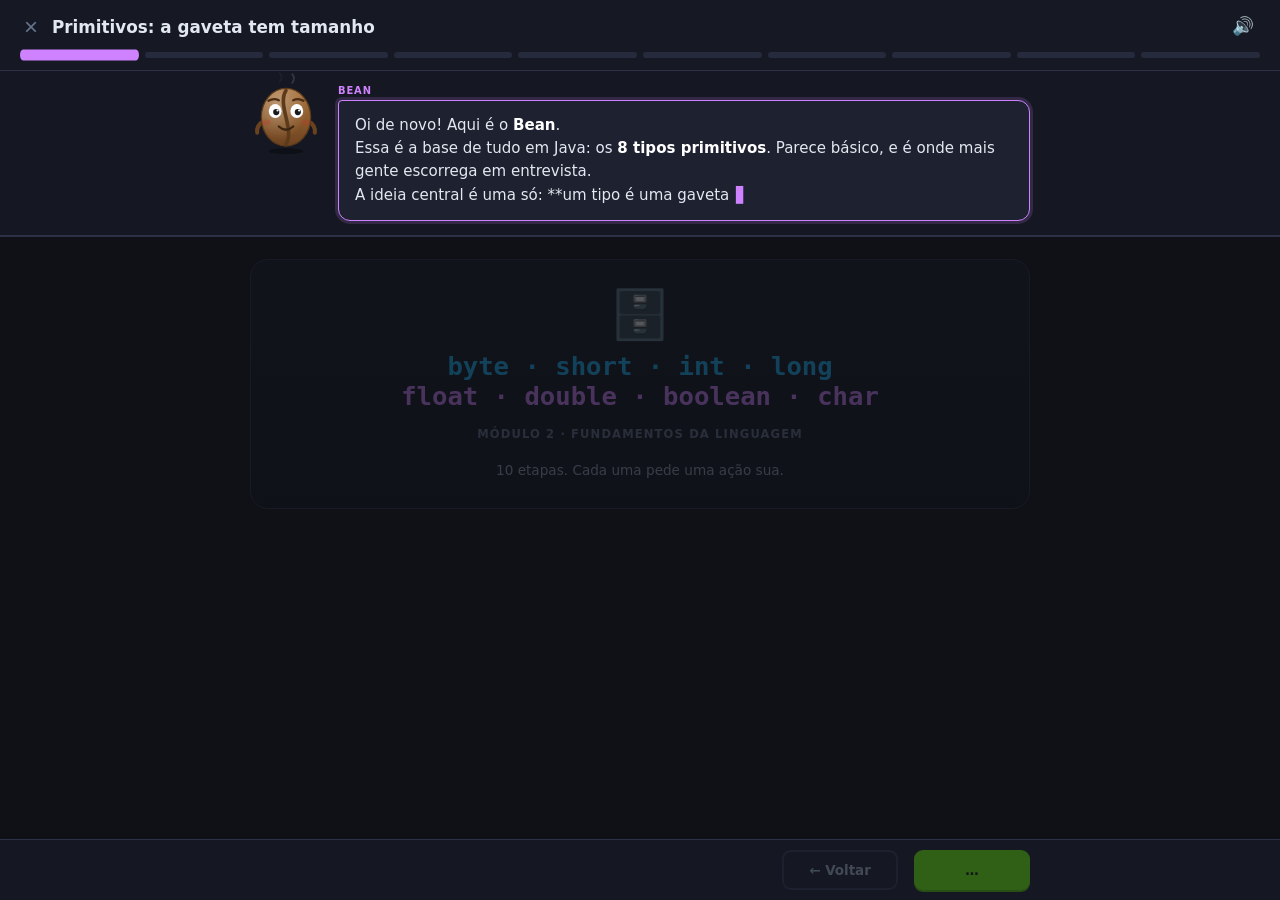
==== commit b2326f7c: "Completa a unidade Collections: 5 aulas guiadas Batelada pela esteira, a partir dos roteiros: - col-" ====
--- a/trilha/aula.html
+++ b/trilha/aula.html
@@ -114,6 +114,11 @@
 <script src="content/page10-boas-praticas.js"></script>
 <script src="js/aula.js?v=2"></script>
 <!-- roteiros das aulas guiadas -->
+<script src="content/aula-col-enums.js"></script>
+<script src="content/aula-col-ordenacao.js"></script>
+<script src="content/aula-col-set-map.js"></script>
+<script src="content/aula-col-list.js"></script>
+<script src="content/aula-col-hierarquia.js"></script>
 <script src="content/aula-fund-memoria.js"></script>
 <script src="content/aula-fund-fluxo.js"></script>
 <script src="content/aula-oop-composicao.js"></script>
--- a/trilha/styles/aula.css
+++ b/trilha/styles/aula.css
@@ -578,6 +578,36 @@
 .domino.caiu { transform: rotate(74deg); background: rgba(255,150,0,.16); border-color: var(--orange); color: var(--orange); }
 .domino.parado { border-color: var(--green); color: #9ae65a; }
 
+/* ==================================================== aulas Collections */
+/* array de vagas fixas x lista que estica */
+.vagas { display: flex; gap: 5px; justify-content: center; flex-wrap: wrap; margin: 12px 0; }
+.vaga {
+  width: 40px; height: 40px; border-radius: 7px; border: 2px dashed var(--dim);
+  display: grid; place-items: center; font-family: var(--mono); font-size: 0.74rem; color: var(--dim);
+  transition: border-color .2s, background .2s, transform .12s;
+}
+.vaga.ocupada { border-style: solid; border-color: var(--blue); color: #82aaff; background: var(--card-2); }
+.vaga.destaque { border-color: var(--gold); color: var(--gold); transform: translateY(-4px); }
+.vaga.recusada { border-color: var(--red); color: var(--red); }
+
+/* vagões (LinkedList) */
+.trem { display: flex; align-items: center; gap: 2px; justify-content: center; flex-wrap: wrap; margin: 12px 0; }
+.vagao {
+  padding: 8px 12px; border-radius: 8px; border: 2px solid var(--border);
+  background: var(--card-2); font-family: var(--mono); font-size: 0.74rem; color: var(--text);
+  transition: border-color .2s, transform .12s;
+}
+.vagao.destaque { border-color: var(--gold); color: var(--gold); transform: translateY(-4px); }
+.elo { color: var(--dim); font-size: 0.85rem; }
+
+/* baldes de hash (Set/Map) */
+.baldes { display: flex; gap: 8px; justify-content: center; flex-wrap: wrap; margin: 12px 0; }
+.balde { min-width: 58px; border: 2px solid var(--border); border-radius: 8px; padding: 6px; text-align: center; transition: border-color .2s; }
+.balde-num { font-size: 0.58rem; color: var(--dim); font-family: var(--mono); }
+.balde-item { background: var(--card-2); border-radius: 5px; padding: 3px 6px; font-size: 0.7rem; font-family: var(--mono); margin-top: 4px; color: #9ae65a; }
+.balde.acesa { border-color: var(--gold); }
+.balde.colisao { border-color: var(--orange); }
+
 .livro-atual { font-size: 2.2rem; text-align: center; }
 .paginas { display: flex; gap: 4px; justify-content: center; flex-wrap: wrap; margin-top: 6px; }
 .pagina {
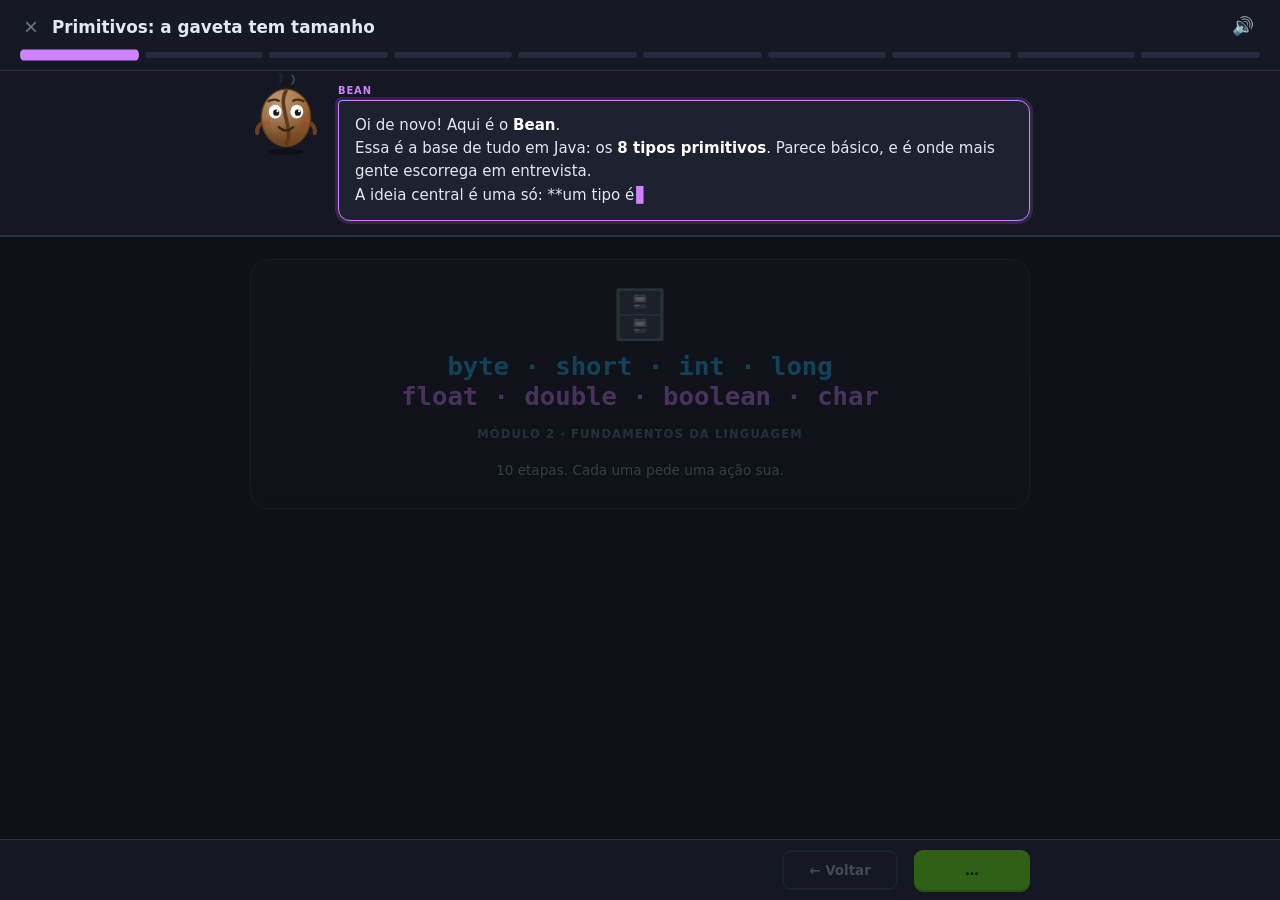
==== commit 859805ec: "Completa a unidade Exceções e Generics: 3 aulas guiadas Batelada pela esteira: - exc-hierarquia: trê" ====
--- a/trilha/aula.html
+++ b/trilha/aula.html
@@ -114,6 +114,9 @@
 <script src="content/page10-boas-praticas.js"></script>
 <script src="js/aula.js?v=2"></script>
 <!-- roteiros das aulas guiadas -->
+<script src="content/aula-gen-pecs.js"></script>
+<script src="content/aula-exc-try.js"></script>
+<script src="content/aula-exc-hierarquia.js"></script>
 <script src="content/aula-col-enums.js"></script>
 <script src="content/aula-col-ordenacao.js"></script>
 <script src="content/aula-col-set-map.js"></script>
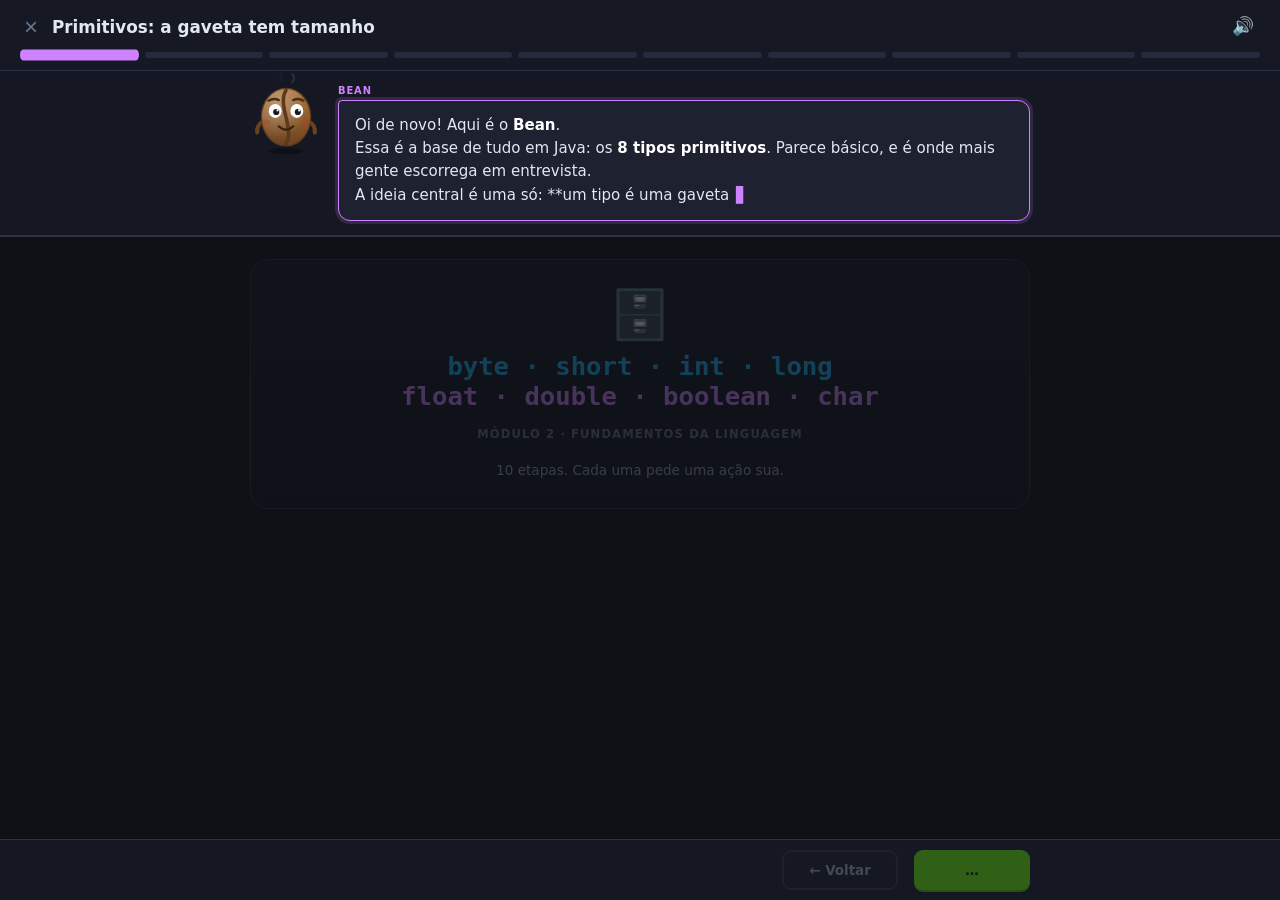
==== commit 1e39b4ad: "Completa a unidade Programação Funcional: 3 aulas guiadas - fun-lambda: entregar a receita (comporta" ====
--- a/trilha/aula.html
+++ b/trilha/aula.html
@@ -114,6 +114,9 @@
 <script src="content/page10-boas-praticas.js"></script>
 <script src="js/aula.js?v=2"></script>
 <!-- roteiros das aulas guiadas -->
+<script src="content/aula-fun-optional.js"></script>
+<script src="content/aula-fun-streams.js"></script>
+<script src="content/aula-fun-lambda.js"></script>
 <script src="content/aula-gen-pecs.js"></script>
 <script src="content/aula-exc-try.js"></script>
 <script src="content/aula-exc-hierarquia.js"></script>
--- a/trilha/styles/app.css
+++ b/trilha/styles/app.css
@@ -389,6 +389,92 @@
 .finish-stat .k { font-size: 0.72rem; color: var(--dim); text-transform: uppercase; letter-spacing: .07em; margin-top: 2px; }
 .finish-actions { display: flex; gap: 12px; justify-content: center; flex-wrap: wrap; }
 
+/* ------------------------------------------------ player de shorts (hub) */
+
+.shorts {
+  margin: 0 0 28px;
+  background: var(--card); border: 1px solid var(--border);
+  border-radius: var(--radius); padding: 16px;
+}
+.shorts-head {
+  display: flex; align-items: center; gap: 10px; margin-bottom: 12px;
+}
+.shorts-head h2 { font-size: 1rem; font-weight: 800; flex: 1; }
+.shorts-head .shorts-conta { font-size: 0.78rem; color: var(--dim); font-family: var(--mono); }
+
+.shorts-body { display: flex; flex-direction: column; align-items: center; gap: 12px; }
+
+.short-stage {
+  position: relative; width: 100%; max-width: 300px;
+  aspect-ratio: 9 / 16; max-height: 64vh;
+  border-radius: 16px; overflow: hidden;
+  background: linear-gradient(160deg, var(--short-cor, #58cc02) 0%, #12141d 55%);
+  cursor: pointer; user-select: none;
+  box-shadow: 0 10px 30px rgba(0,0,0,.4);
+}
+.short-stage video { width: 100%; height: 100%; object-fit: cover; display: block; }
+
+.short-canvas { position: absolute; inset: 0; display: flex; flex-direction: column; padding: 16px; color: #fff; }
+.short-canvas.video { padding: 0; }
+.short-badge {
+  font-size: 0.6rem; font-weight: 800; letter-spacing: .1em; text-transform: uppercase;
+  color: rgba(255,255,255,.85);
+}
+.short-titulo { font-size: 0.7rem; color: rgba(255,255,255,.7); margin-top: 2px; margin-bottom: 8px; }
+.short-prog { height: 4px; border-radius: 3px; background: rgba(255,255,255,.2); overflow: hidden; margin-bottom: auto; }
+.short-prog-fill { height: 100%; background: #fff; width: 0; }
+
+.short-caption {
+  flex: 1; display: flex; align-items: center; justify-content: center; text-align: center;
+  font-size: 1.15rem; font-weight: 700; line-height: 1.35; padding: 8px 2px;
+  text-shadow: 0 2px 12px rgba(0,0,0,.5);
+}
+.short-caption.gancho { font-size: 1.3rem; color: #fff; }
+.short-caption.dica-fase { color: var(--gold); }
+
+.short-codigo {
+  font-family: var(--mono); font-size: 0.68rem; line-height: 1.5;
+  background: rgba(0,0,0,.42); border-radius: 8px; padding: 8px 10px;
+  color: #d7dce8; white-space: pre-wrap; margin-top: 8px; min-height: 0;
+  opacity: 0; transition: opacity .3s;
+}
+.short-codigo.on { opacity: 1; }
+.short-dica {
+  margin-top: 8px; font-size: 0.72rem; font-weight: 700; text-align: center;
+  color: #08150a; background: var(--gold); border-radius: 20px; padding: 6px 12px;
+  opacity: 0; transform: translateY(6px); transition: opacity .3s, transform .3s;
+}
+.short-dica.on { opacity: 1; transform: none; }
+
+.short-play {
+  position: absolute; inset: 0; display: grid; place-items: center;
+  font-size: 3rem; color: rgba(255,255,255,.92); pointer-events: none;
+  opacity: 0; transition: opacity .2s; text-shadow: 0 3px 14px rgba(0,0,0,.5);
+}
+.short-stage.pausado .short-play { opacity: 1; }
+
+.shorts-controles { display: flex; align-items: center; gap: 14px; }
+.shorts-controles button {
+  background: var(--card-2); border: 2px solid var(--border); color: var(--text);
+  width: 40px; height: 40px; border-radius: 50%; cursor: pointer; font-size: 1rem;
+  display: grid; place-items: center;
+}
+.shorts-controles button:hover { border-color: var(--dim); }
+.shorts-controles .play-btn { width: 48px; height: 48px; background: var(--green); color: #08150a; border: none; }
+
+.shorts-lista { display: flex; gap: 6px; flex-wrap: wrap; justify-content: center; }
+.short-chip {
+  width: 28px; height: 28px; border-radius: 8px; border: 2px solid var(--border);
+  background: var(--card-2); color: var(--muted); font-size: 0.72rem; font-weight: 700;
+  cursor: pointer; display: grid; place-items: center; font-family: var(--mono);
+}
+.short-chip.ativo { border-color: var(--short-cor, var(--green)); color: var(--text); }
+
+@media (min-width: 720px) {
+  .short-stage { max-width: 320px; }
+  .short-caption { font-size: 1.25rem; }
+}
+
 /* ---------------------------------------------------------- rodapé build */
 
 .rodape-build {
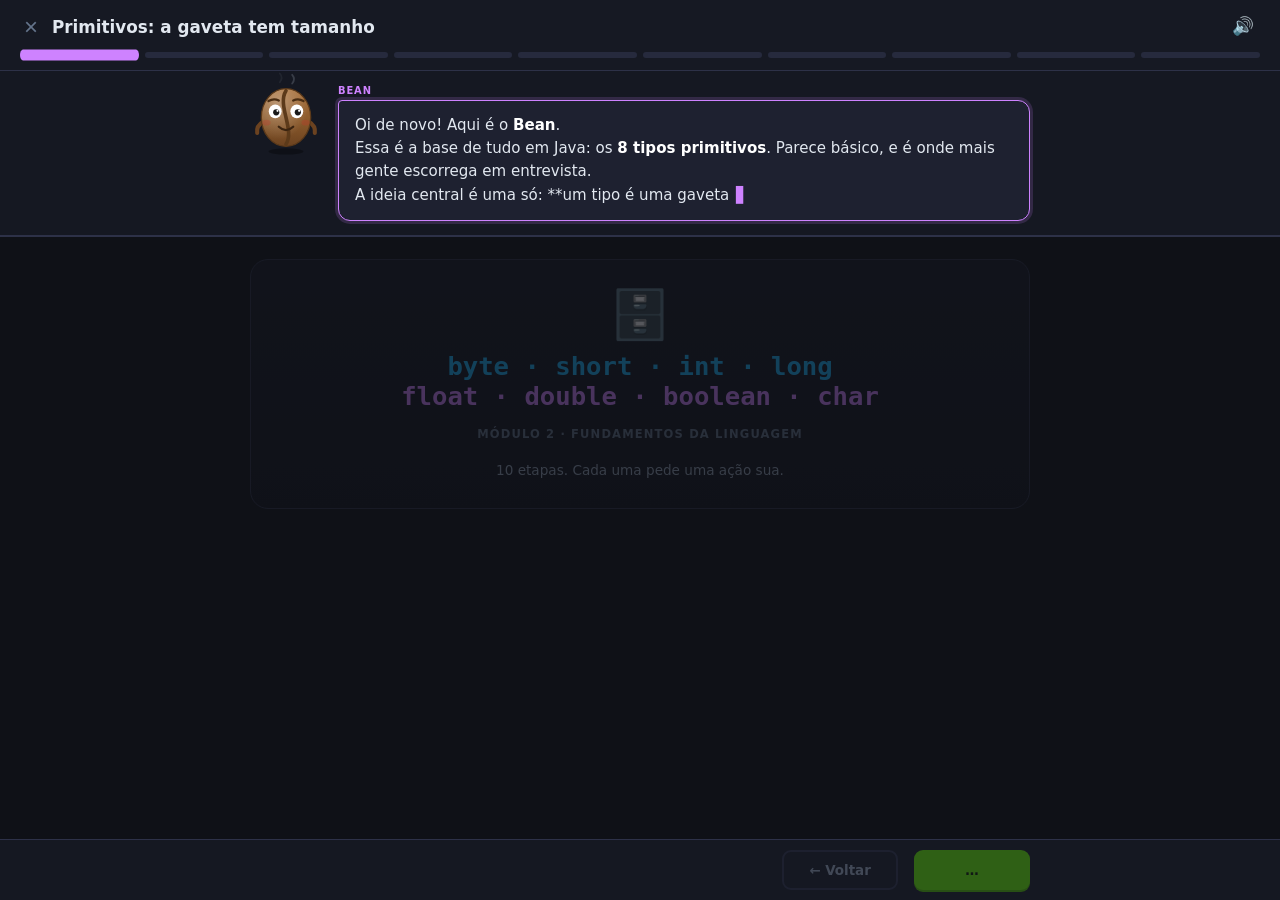
==== commit 59c18cc7: "Completa as unidades restantes: 14 aulas guiadas (Date-Time, I/O, JDBC, Reflection, Boas Práticas) -" ====
--- a/trilha/aula.html
+++ b/trilha/aula.html
@@ -114,6 +114,20 @@
 <script src="content/page10-boas-praticas.js"></script>
 <script src="js/aula.js?v=2"></script>
 <!-- roteiros das aulas guiadas -->
+<script src="content/aula-bp-maven.js"></script>
+<script src="content/aula-bp-logging.js"></script>
+<script src="content/aula-bp-patterns.js"></script>
+<script src="content/aula-bp-codigo-limpo.js"></script>
+<script src="content/aula-ref-anotacoes.js"></script>
+<script src="content/aula-ref-basico.js"></script>
+<script src="content/aula-jdbc-repository.js"></script>
+<script src="content/aula-jdbc-conexao.js"></script>
+<script src="content/aula-io-serializacao.js"></script>
+<script src="content/aula-io-streams-classicos.js"></script>
+<script src="content/aula-io-path-files.js"></script>
+<script src="content/aula-dt-formatacao.js"></script>
+<script src="content/aula-dt-operacoes.js"></script>
+<script src="content/aula-dt-mapa.js"></script>
 <script src="content/aula-fun-optional.js"></script>
 <script src="content/aula-fun-streams.js"></script>
 <script src="content/aula-fun-lambda.js"></script>
